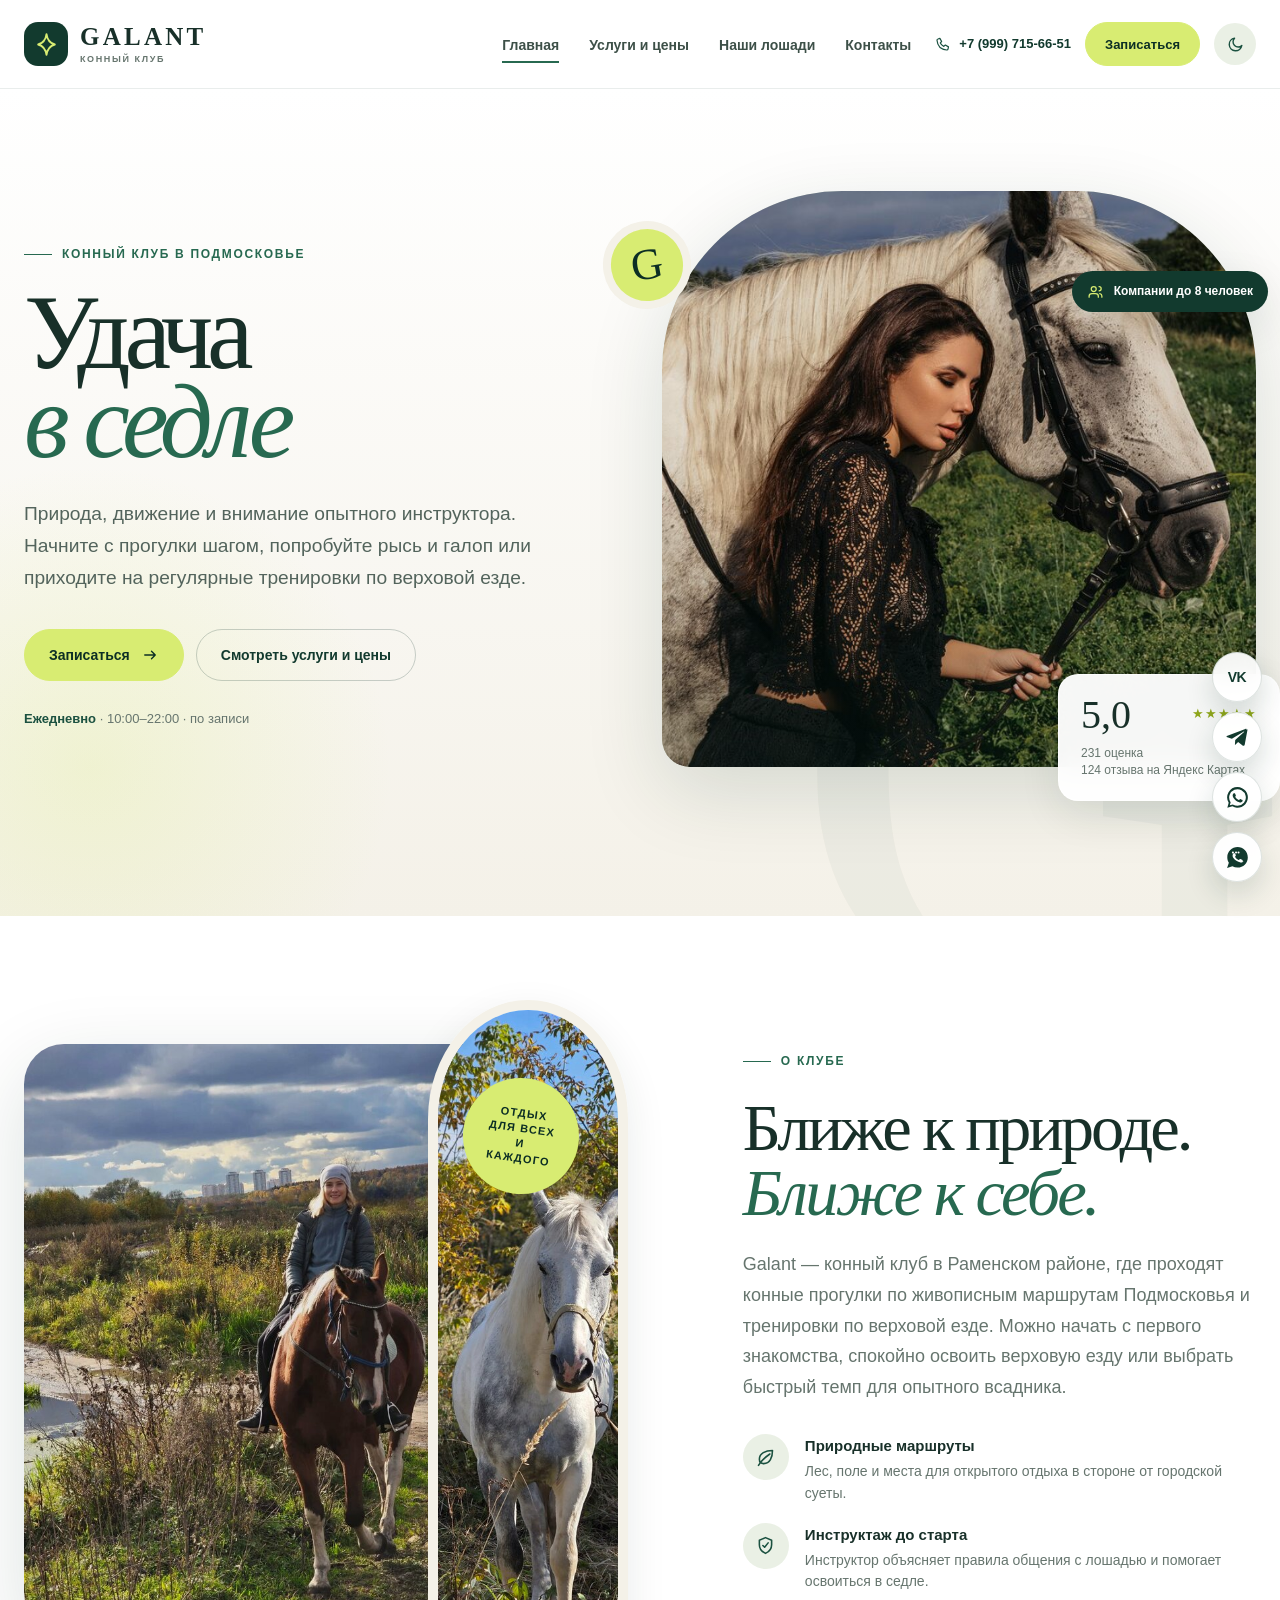
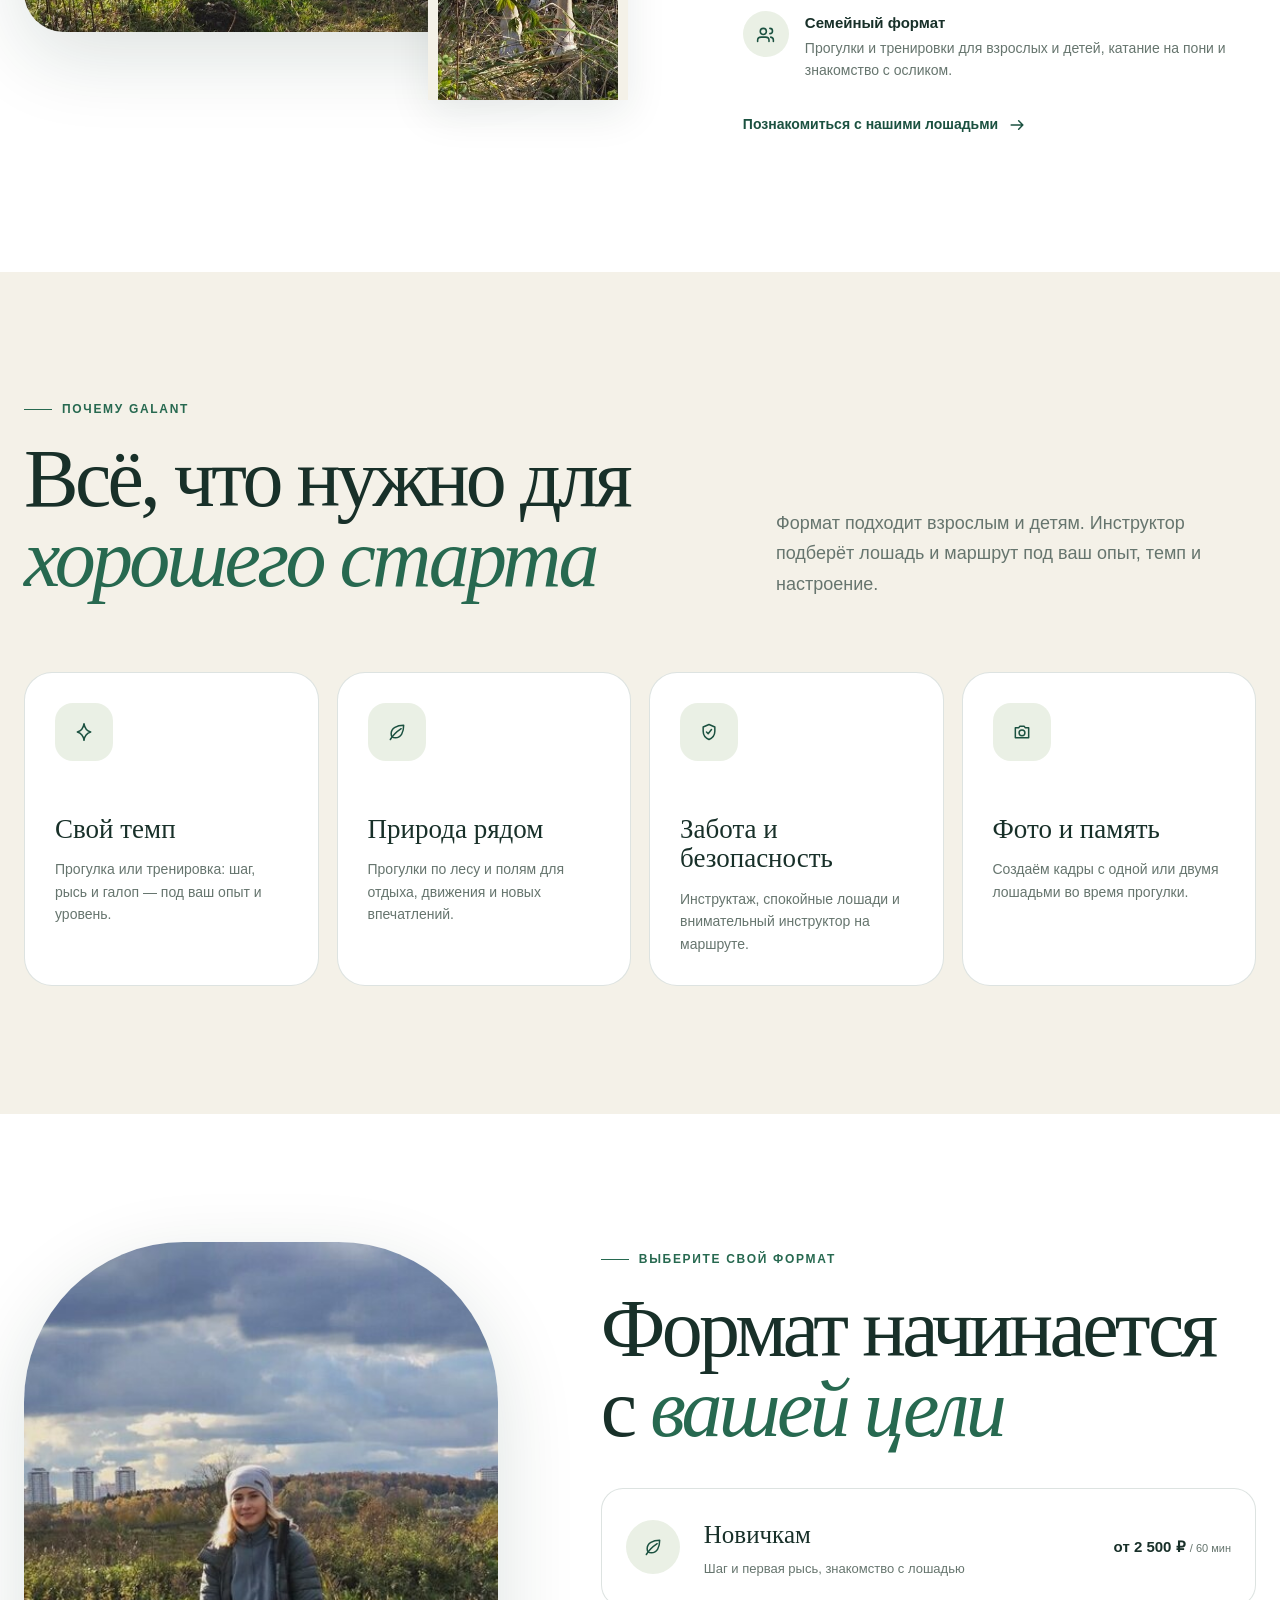
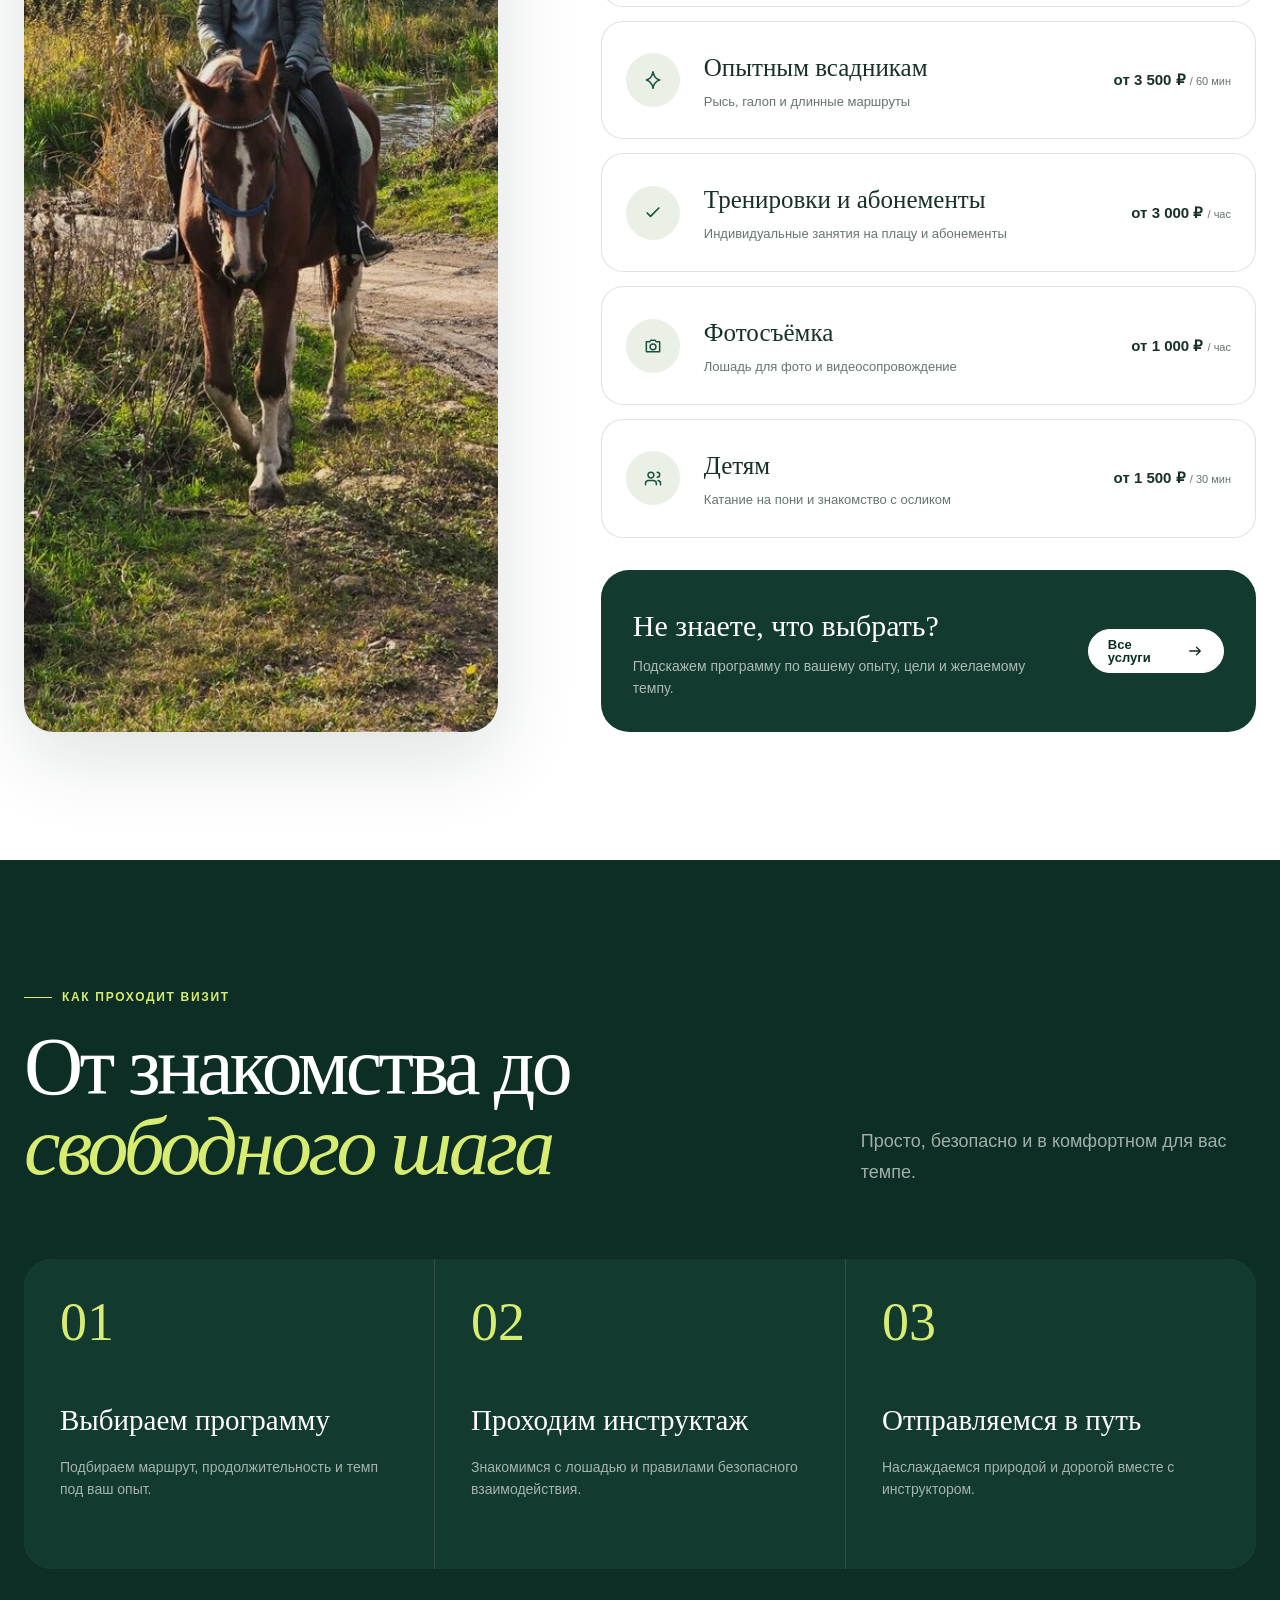
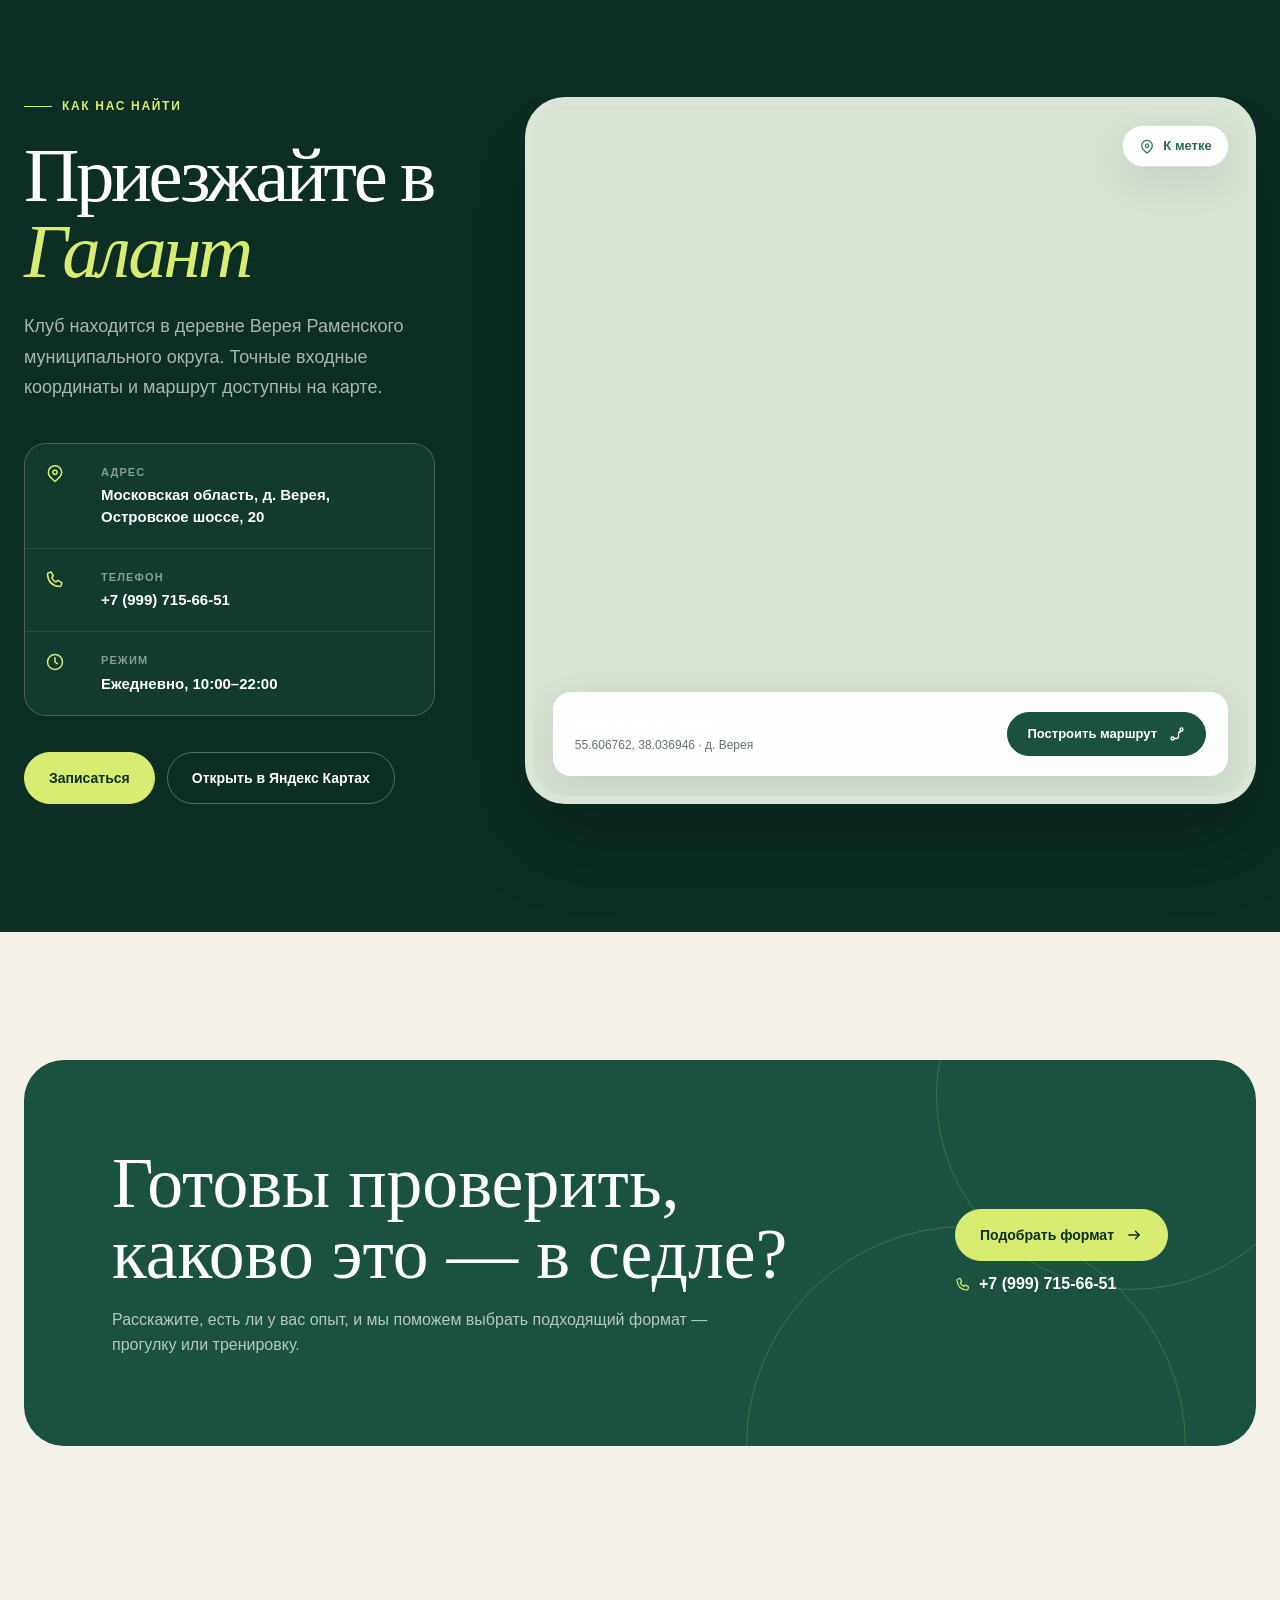
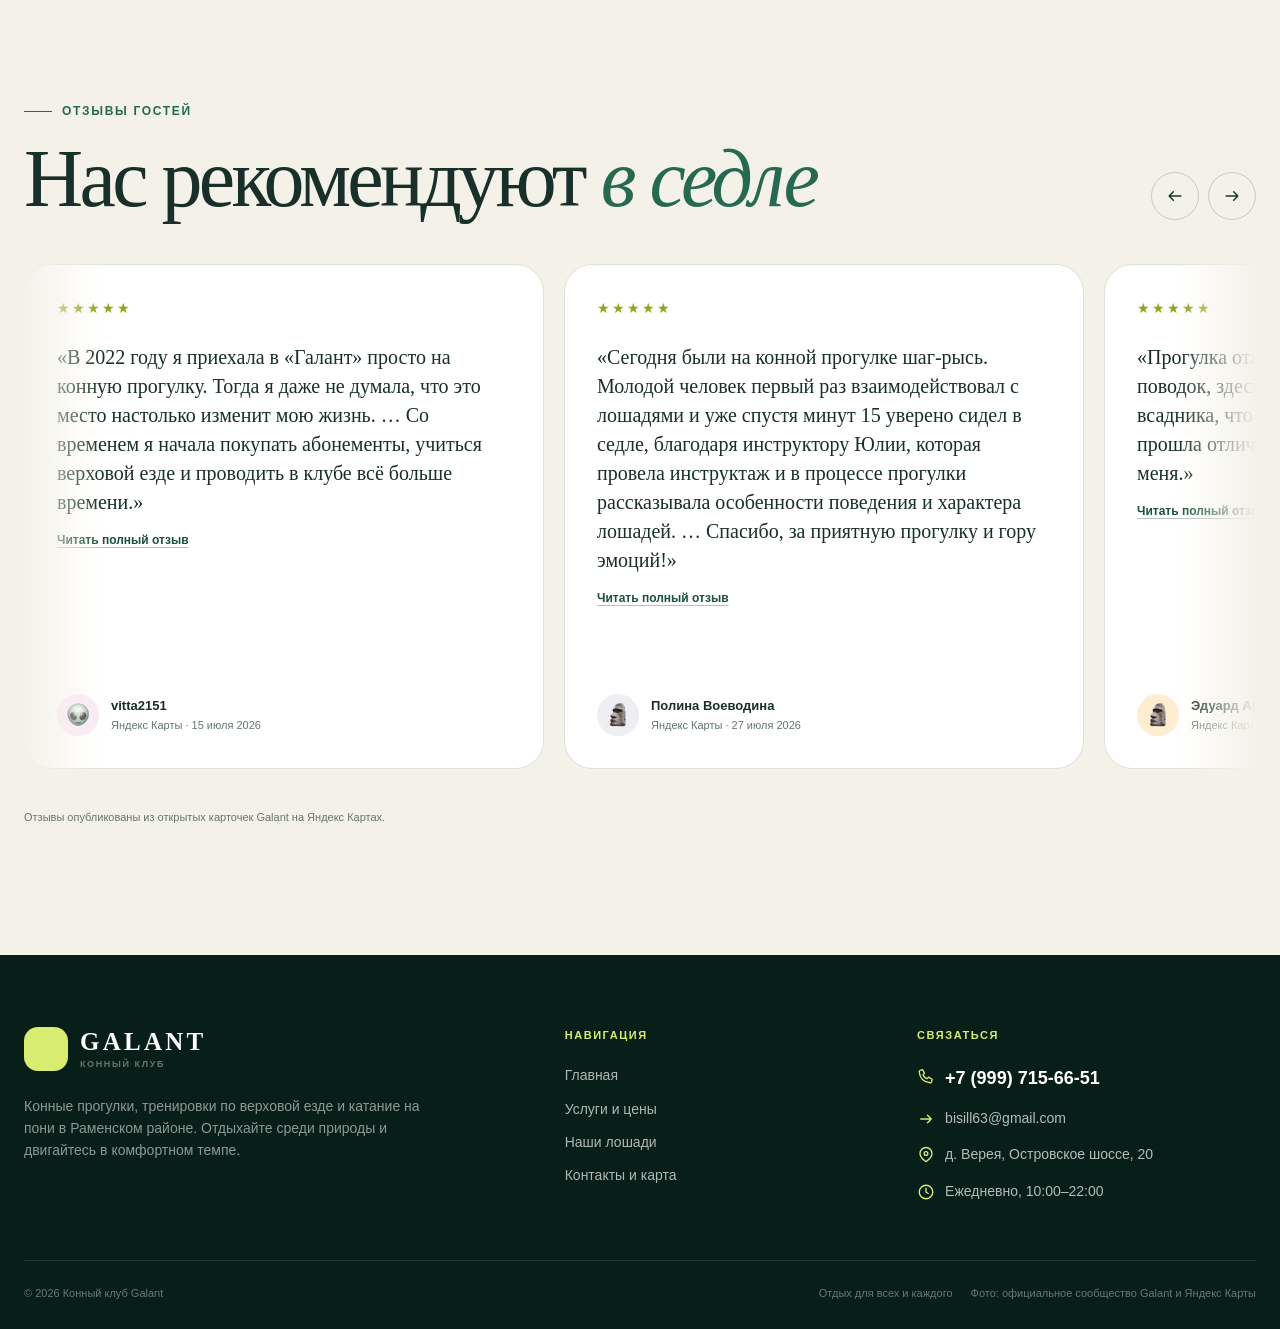
==== index.html @ ed4a21c7 "Add files via upload" ====
<!doctype html>
<html lang="ru">
<head>
  <meta charset="utf-8">
  <meta name="viewport" content="width=device-width, initial-scale=1">
  <meta name="theme-color" content="#173f32">
  <meta name="color-scheme" content="light dark">
  <script>
    (function () {
      try {
        var t = localStorage.getItem('galant-theme');
        document.documentElement.dataset.theme = t || (window.matchMedia('(prefers-color-scheme: dark)').matches ? 'dark' : 'light');
      } catch (e) {
        document.documentElement.dataset.theme = 'light';
      }
    })();
  </script>
  <meta name="description" content="Конный клуб Galant в Раменском районе: прогулки на природных маршрутах, занятия для новичков и опытных всадников, фотосессии и знакомство с животными.">
  <title>Конный клуб Galant — удача в седле</title>
  <link rel="icon" href="assets/favicon.svg" type="image/svg+xml">
  <link rel="preload" href="assets/images/galant-02.jpg" as="image" fetchpriority="high">
  <link rel="stylesheet" href="assets/styles.css?v=20261008h">
  <script src="assets/script.js?v=20261008h" defer></script>
</head>
<body>
<svg class="icon-sprite" xmlns="http://www.w3.org/2000/svg" style="display:none" aria-hidden="true" focusable="false">
  <symbol id="icon-vk" viewBox="0 0 24 24"><path fill="currentColor" d="M12.82 17.35h-2.18c-.12 0-.23-.04-.34-.12-.12-.08-.18-.2-.25-.34-.16-.31-.7-1.34-1.59-3.09-1.32-1.76-2.77-3.36-2.8-3.4-.03-.04-.03-.09 0-.13.03-.04.12-.06.25-.06h2.47c.13 0 .24.03.33.1.08.07.13.17.18.29l2.9 3.46 2.42-3.44a.58.58 0 0 1 .4-.21h2.46c.16 0 .26.03.3.09.05.07.05.18 0 .3-.05.12-.4.55-1.03 1.29L16.5 15.1s3.87 3.87 3.87 4.05c0 .1-.04.17-.11.22-.08.04-.2.07-.36.07h-2.2c-.16 0-.29-.03-.4-.08a4.45 4.45 0 0 1-.48-.36Z"/></symbol>
  <symbol id="icon-telegram" viewBox="0 0 24 24"><path fill="currentColor" d="M21.7 4.1 18.9 19c-.2 1-.8 1.3-1.7.8l-4.6-3.4-2.2 2.1c-.3.3-.5.5-.9.5l.3-4.7 8.5-7.7c.4-.3-.1-.5-.6-.2L6.6 13.2l-4.4-1.4c-1-.3-1-1 .2-1.4l17.1-6.6c.8-.3 1.5.2 1.2 1.1Z"/></symbol>
  <symbol id="icon-whatsapp" viewBox="0 0 24 24"><path fill="currentColor" d="M12.04 2a9.9 9.9 0 0 0-8.5 15l-1.3 4.8 4.9-1.3A9.9 9.9 0 1 0 12.04 2Zm0 18a8 8 0 0 1-4.1-1.1l-.3-.2-3 .8.8-2.9-.2-.3A8 8 0 1 1 12.04 20Zm4.4-5.8c-.2-.1-1.4-.7-1.6-.8-.2-.1-.4-.1-.5.1l-.7.9c-.1.2-.3.2-.5.1a6.6 6.6 0 0 1-3.3-2.9c-.2-.4.2-.4.6-1.2.1-.1 0-.3 0-.4l-.7-1.7c-.2-.4-.4-.4-.5-.4h-.5c-.2 0-.4.1-.6.3-.2.2-.8.8-.8 1.9 0 1.1.8 2.2.9 2.4.1.1 1.6 2.6 4 3.6 2.4 1 2.4.7 2.9.6.4-.1 1.4-.6 1.6-1.1.2-.6.2-1 .1-1.1-.1-.1-.2-.2-.4-.3Z"/></symbol>
  <symbol id="icon-viber" viewBox="0 0 24 24"><path fill="currentColor" d="M12.1 2C6.6 2 2.2 6.3 2.2 11.7c0 1.9.5 3.7 1.5 5.3L2 22l5.1-1.7a9.8 9.8 0 0 0 4.9 1.3h.1c5.4 0 9.8-4.3 9.8-9.7S17.5 2 12.1 2Zm5.6 13.5c-.2.6-1.3 1.2-1.8 1.2-.5.1-1 .1-1.6-.1-.4-.1-.9-.3-1.5-.5-2.7-.9-4.4-3.2-4.5-3.4-.1-.1-1-1.3-1-2.5 0-1.2.6-1.8.8-2.1.2-.2.5-.3.6-.3h.5c.2 0 .4 0 .5.4l.7 1.7c.1.2 0 .4-.1.5l-.4.5c-.1.1-.3.3-.1.6.1.3.6 1.1 1.3 1.7.9.8 1.6 1 1.9 1.2.2.1.4.1.5-.1l.7-.8c.2-.2.3-.2.6-.1l1.6.8c.2.1.4.2.5.3.1.2.1.6-.1 1.1Z"/><circle cx="7.6" cy="7.2" r="1" fill="#fff"/><circle cx="10.6" cy="7.2" r="1" fill="#fff"/><circle cx="13" cy="7.2" r="1" fill="#fff"/></symbol>
  <symbol id="icon-phone" viewBox="0 0 24 24"><path d="M7.3 3.5 10 8.2 8 10.5c1.1 2.3 2.9 4 5.2 5.1l2.3-2 4.7 2.7-.7 3.3c-.2.9-1 1.5-1.9 1.4C9 20.3 3.7 15 3 6.4c-.1-.9.5-1.7 1.4-1.9l2.9-1Z" fill="none" stroke="currentColor" stroke-width="1.8" stroke-linecap="round" stroke-linejoin="round"/></symbol>
  <symbol id="icon-pin" viewBox="0 0 24 24"><path d="M20 10c0 5-8 11-8 11S4 15 4 10a8 8 0 1 1 16 0Z" fill="none" stroke="currentColor" stroke-width="1.8" stroke-linejoin="round"/><circle cx="12" cy="10" r="2.5" fill="none" stroke="currentColor" stroke-width="1.8"/></symbol>
  <symbol id="icon-clock" viewBox="0 0 24 24"><circle cx="12" cy="12" r="9" fill="none" stroke="currentColor" stroke-width="1.8"/><path d="M12 7v5l3 2" fill="none" stroke="currentColor" stroke-width="1.8" stroke-linecap="round"/></symbol>
  <symbol id="icon-arrow" viewBox="0 0 24 24"><path d="M5 12h14M14 7l5 5-5 5" fill="none" stroke="currentColor" stroke-width="1.8" stroke-linecap="round" stroke-linejoin="round"/></symbol>
  <symbol id="icon-arrow-left" viewBox="0 0 24 24"><path d="M19 12H5M10 7l-5 5 5 5" fill="none" stroke="currentColor" stroke-width="1.8" stroke-linecap="round" stroke-linejoin="round"/></symbol>
  <symbol id="icon-chevron-right" viewBox="0 0 24 24"><path d="m9 5 7 7-7 7" fill="none" stroke="currentColor" stroke-width="1.8" stroke-linecap="round" stroke-linejoin="round"/></symbol>
  <symbol id="icon-menu" viewBox="0 0 24 24"><path d="M4 7h16M4 12h16M4 17h16" fill="none" stroke="currentColor" stroke-width="1.8" stroke-linecap="round"/></symbol>
  <symbol id="icon-close" viewBox="0 0 24 24"><path d="m6 6 12 12M18 6 6 18" fill="none" stroke="currentColor" stroke-width="1.8" stroke-linecap="round"/></symbol>
  <symbol id="icon-check" viewBox="0 0 24 24"><path d="m5 12 4 4L19 6" fill="none" stroke="currentColor" stroke-width="2" stroke-linecap="round" stroke-linejoin="round"/></symbol>
  <symbol id="icon-leaf" viewBox="0 0 24 24"><path d="M20 4C12 4 5 7 5 14c0 3 2 5 5 5 7 0 10-7 10-15Z" fill="none" stroke="currentColor" stroke-width="1.8" stroke-linejoin="round"/><path d="M4 21c3-5 7-9 13-13" fill="none" stroke="currentColor" stroke-width="1.8" stroke-linecap="round"/></symbol>
  <symbol id="icon-shield" viewBox="0 0 24 24"><path d="M12 3 5 6v5c0 4.6 2.8 8 7 10 4.2-2 7-5.4 7-10V6l-7-3Z" fill="none" stroke="currentColor" stroke-width="1.8" stroke-linejoin="round"/><path d="m9 12 2 2 4-5" fill="none" stroke="currentColor" stroke-width="1.8" stroke-linecap="round" stroke-linejoin="round"/></symbol>
  <symbol id="icon-users" viewBox="0 0 24 24"><path d="M16 20v-1.5c0-2-1.8-3.5-4-3.5H7c-2.2 0-4 1.5-4 3.5V20M9.5 12a3.5 3.5 0 1 0 0-7 3.5 3.5 0 0 0 0 7ZM17 11a3 3 0 1 0 0-6M18 15c1.8.3 3 1.6 3 3.2V20" fill="none" stroke="currentColor" stroke-width="1.8" stroke-linecap="round"/></symbol>
  <symbol id="icon-camera" viewBox="0 0 24 24"><path d="M4 7h4l1.5-2h5L16 7h4v12H4V7Z" fill="none" stroke="currentColor" stroke-width="1.8" stroke-linejoin="round"/><circle cx="12" cy="13" r="3.5" fill="none" stroke="currentColor" stroke-width="1.8"/></symbol>
  <symbol id="icon-spark" viewBox="0 0 24 24"><path d="M12 2c.7 5.2 2.8 8.5 8 10-5.2 1.5-7.3 4.8-8 10-.7-5.2-2.8-8.5-8-10 5.2-1.5 7.3-4.8 8-10Z" fill="none" stroke="currentColor" stroke-width="1.8" stroke-linejoin="round"/></symbol>
  <symbol id="icon-route" viewBox="0 0 24 24"><circle cx="6" cy="18" r="2" fill="none" stroke="currentColor" stroke-width="1.8"/><circle cx="18" cy="6" r="2" fill="none" stroke="currentColor" stroke-width="1.8"/><path d="M8 18h3a3 3 0 0 0 3-3v-3a3 3 0 0 1 3-3h-1" fill="none" stroke="currentColor" stroke-width="1.8" stroke-linecap="round"/></symbol>
  <symbol id="icon-sun" viewBox="0 0 24 24"><circle cx="12" cy="12" r="4.2" fill="none" stroke="currentColor" stroke-width="1.8"/><path d="M12 2.5v2.6M12 18.9v2.6M2.5 12h2.6M18.9 12h2.6M4.9 4.9l1.8 1.8M17.3 17.3l1.8 1.8M19.1 4.9l-1.8 1.8M6.7 17.3l-1.8 1.8" fill="none" stroke="currentColor" stroke-width="1.8" stroke-linecap="round"/></symbol>
  <symbol id="icon-moon" viewBox="0 0 24 24"><path d="M20 13.2A8 8 0 1 1 10.8 4 6.5 6.5 0 0 0 20 13.2Z" fill="none" stroke="currentColor" stroke-width="1.8" stroke-linejoin="round"/></symbol>
</svg>
  <a class="sr-only" href="#main">Перейти к основному содержанию</a>
  <header class="site-header">
    <div class="container header-inner">
      <a class="logo" href="index.html" aria-label="Galant — главная">
        <span class="logo-mark"><svg class="icon" aria-hidden="true"><use href="#icon-spark"></use></svg></span>
        <span class="logo-copy"><span class="logo-name">GALANT</span><span class="logo-subtitle">конный клуб</span></span>
      </a>
      <nav class="site-nav" aria-label="Основная навигация">
        <a class="nav-link" href="index.html" aria-current="page">Главная</a>
        <a class="nav-link" href="services.html">Услуги и цены</a>
        <a class="nav-link" href="horses.html">Наши лошади</a>
        <a class="nav-link" href="#location">Контакты</a>
      </nav>
      <div class="header-actions">
        <a class="header-phone top-phone" href="tel:+79997156651"><svg class="icon" aria-hidden="true"><use href="#icon-phone"></use></svg><span>+7 (999) 715-66-51</span></a>
        <button class="button button-accent button-small header-cta" type="button" data-booking="Прогулка или тренировка">Записаться</button>
        <button class="theme-toggle" type="button" data-theme-toggle aria-label="Включить тёмную тему" aria-pressed="false">
          <svg class="icon icon-sun" aria-hidden="true"><use href="#icon-sun"></use></svg>
          <svg class="icon icon-moon" aria-hidden="true"><use href="#icon-moon"></use></svg>
        </button>
        <button class="menu-toggle" type="button" data-menu-toggle aria-expanded="false" aria-controls="mobile-menu" aria-label="Открыть меню">
          <svg class="icon icon-menu" aria-hidden="true"><use href="#icon-menu"></use></svg>
          <svg class="icon icon-close" aria-hidden="true"><use href="#icon-close"></use></svg>
        </button>
      </div>
    </div>
  </header>

  <nav class="mobile-menu" id="mobile-menu" data-mobile-menu aria-label="Мобильная навигация" aria-hidden="true">
    <a href="index.html">Главная</a>
    <a href="services.html">Услуги и цены</a>
    <a href="horses.html">Наши лошади</a>
    <a href="index.html#location">Контакты</a>
    <button class="button button-accent" type="button" data-booking="Прогулка или тренировка">Записаться</button>
    <div class="mobile-contacts">
      <a class="top-phone" href="tel:+79997156651"><svg class="icon" aria-hidden="true"><use href="#icon-phone"></use></svg><span>+7 (999) 715-66-51</span></a>
    </div>
  </nav>

  <main id="main">
    <section class="hero home-hero">
      <div class="container hero-grid">
        <div class="hero-copy reveal">
          <span class="eyebrow">Конный клуб в Подмосковье</span>
          <h1 class="hero-title">Удача <span>в седле</span></h1>
          <p class="hero-lead">Природа, движение и внимание опытного инструктора. Начните с прогулки шагом, попробуйте рысь и галоп или приходите на регулярные тренировки по верховой езде.</p>
          <div class="hero-actions">
            <button class="button button-accent" type="button" data-booking="Прогулка или тренировка">Записаться<svg class="icon" aria-hidden="true"><use href="#icon-arrow"></use></svg></button>
            <a class="button button-outline" href="services.html">Смотреть услуги и цены</a>
          </div>
          <div class="hero-note"><span><strong>Ежедневно</strong> · 10:00–22:00 · по записи</span></div>
        </div>
        <div class="hero-media">
          <div class="hero-image-frame">
            <img class="hero-image" src="assets/images/galant-02.jpg" alt="Лошадь в конном клубе Galant" width="684" height="1024" fetchpriority="high">
          </div>
          <span class="hero-monogram" aria-hidden="true">G</span>
          <div class="hero-badge"><svg class="icon" aria-hidden="true"><use href="#icon-users"></use></svg><span>Компании до 8 человек</span></div>
          <a class="rating-card" href="https://yandex.ru/maps/org/galant/134429922345/reviews/" target="_blank" rel="noopener noreferrer" aria-label="Отзывы о Galant на Яндекс Картах">
            <div class="rating-top"><span class="rating-score">5,0</span><span class="rating-stars">★★★★★</span></div>
            <p>231 оценка<br>124 отзыва на Яндекс Картах</p>
          </a>
        </div>
      </div>
    </section>

    <section class="section" id="about">
      <div class="container about-grid">
        <div class="about-media reveal">
          <img class="about-image-main" src="assets/images/galant-05.jpg" alt="Лошадь конного клуба Galant" width="768" height="1024" loading="lazy">
          <img class="about-image-small" src="assets/images/galant-06.jpg" alt="Лошади на отдыхе в конном клубе" width="768" height="1024" loading="lazy">
          <span class="about-stamp">Отдых для всех и каждого</span>
        </div>
        <div class="about-copy reveal">
          <span class="kicker">О клубе</span>
          <h2 class="section-title">Ближе к природе. <em>Ближе к себе.</em></h2>
          <p class="section-copy">Galant — конный клуб в Раменском районе, где проходят конные прогулки по живописным маршрутам Подмосковья и тренировки по верховой езде. Можно начать с первого знакомства, спокойно освоить верховую езду или выбрать быстрый темп для опытного всадника.</p>
          <div class="about-points">
            <div class="about-point">
              <span class="point-icon"><svg class="icon" aria-hidden="true"><use href="#icon-leaf"></use></svg></span>
              <div><strong>Природные маршруты</strong><p>Лес, поле и места для открытого отдыха в стороне от городской суеты.</p></div>
            </div>
            <div class="about-point">
              <span class="point-icon"><svg class="icon" aria-hidden="true"><use href="#icon-shield"></use></svg></span>
              <div><strong>Инструктаж до старта</strong><p>Инструктор объясняет правила общения с лошадью и помогает освоиться в седле.</p></div>
            </div>
            <div class="about-point">
              <span class="point-icon"><svg class="icon" aria-hidden="true"><use href="#icon-users"></use></svg></span>
              <div><strong>Семейный формат</strong><p>Прогулки и тренировки для взрослых и детей, катание на пони и знакомство с осликом.</p></div>
            </div>
          </div>
          <a class="text-link" href="horses.html">Познакомиться с нашими лошадьми<svg class="icon" aria-hidden="true"><use href="#icon-arrow"></use></svg></a>
        </div>
      </div>
    </section>

    <section class="section section-cream">
      <div class="container">
        <div class="section-header reveal">
          <div class="section-header-copy">
            <span class="kicker">Почему Galant</span>
            <h2 class="section-title">Всё, что нужно для <em>хорошего старта</em></h2>
          </div>
          <p class="section-copy">Формат подходит взрослым и детям. Инструктор подберёт лошадь и маршрут под ваш опыт, темп и настроение.</p>
        </div>
        <div class="feature-grid">
          <article class="feature-card reveal">
            <div class="feature-head"><span class="feature-icon"><svg class="icon" aria-hidden="true"><use href="#icon-spark"></use></svg></span></div>
            <h3>Свой темп</h3>
            <p>Прогулка или тренировка: шаг, рысь и галоп — под ваш опыт и уровень.</p>
          </article>
          <article class="feature-card reveal">
            <div class="feature-head"><span class="feature-icon"><svg class="icon" aria-hidden="true"><use href="#icon-leaf"></use></svg></span></div>
            <h3>Природа рядом</h3>
            <p>Прогулки по лесу и полям для отдыха, движения и новых впечатлений.</p>
          </article>
          <article class="feature-card reveal">
            <div class="feature-head"><span class="feature-icon"><svg class="icon" aria-hidden="true"><use href="#icon-shield"></use></svg></span></div>
            <h3>Забота и безопасность</h3>
            <p>Инструктаж, спокойные лошади и внимательный инструктор на маршруте.</p>
          </article>
          <article class="feature-card reveal">
            <div class="feature-head"><span class="feature-icon"><svg class="icon" aria-hidden="true"><use href="#icon-camera"></use></svg></span></div>
            <h3>Фото и память</h3>
            <p>Создаём кадры с одной или двумя лошадьми во время прогулки.</p>
          </article>
        </div>
      </div>
    </section>

    <section class="section">
      <div class="container service-showcase">
        <div class="service-showcase-image reveal">
          <img src="assets/images/galant-04.jpg" alt="Верховая езда в конном клубе Galant" width="768" height="1024" loading="lazy">
        </div>
        <div class="reveal">
          <span class="kicker">Выберите свой формат</span>
          <h2 class="section-title" style="margin-top:20px;margin-bottom:38px">Формат начинается с <em>вашей цели</em></h2>
          <div class="service-list">
            <a class="service-row" href="services.html#beginner">
              <span class="service-row-icon"><svg class="icon" aria-hidden="true"><use href="#icon-leaf"></use></svg></span>
              <div><h3>Новичкам</h3><p>Шаг и первая рысь, знакомство с лошадью</p></div>
              <span class="service-price">от 2 500 ₽ <small>/ 60 мин</small></span>
            </a>
            <a class="service-row" href="services.html#experienced">
              <span class="service-row-icon"><svg class="icon" aria-hidden="true"><use href="#icon-spark"></use></svg></span>
              <div><h3>Опытным всадникам</h3><p>Рысь, галоп и длинные маршруты</p></div>
              <span class="service-price">от 3 500 ₽ <small>/ 60 мин</small></span>
            </a>
            <a class="service-row" href="services.html#trainings">
              <span class="service-row-icon"><svg class="icon" aria-hidden="true"><use href="#icon-check"></use></svg></span>
              <div><h3>Тренировки и абонементы</h3><p>Индивидуальные занятия на плацу и абонементы</p></div>
              <span class="service-price">от 3 000 ₽ <small>/ час</small></span>
            </a>
            <a class="service-row" href="services.html#extras">
              <span class="service-row-icon"><svg class="icon" aria-hidden="true"><use href="#icon-camera"></use></svg></span>
              <div><h3>Фотосъёмка</h3><p>Лошадь для фото и видеосопровождение</p></div>
              <span class="service-price">от 1 000 ₽ <small>/ час</small></span>
            </a>
            <a class="service-row" href="services.html#extras">
              <span class="service-row-icon"><svg class="icon" aria-hidden="true"><use href="#icon-users"></use></svg></span>
              <div><h3>Детям</h3><p>Катание на пони и знакомство с осликом</p></div>
              <span class="service-price">от 1 500 ₽ <small>/ 30 мин</small></span>
            </a>
          </div>
          <div class="services-cta">
            <div><h3>Не знаете, что выбрать?</h3><p>Подскажем программу по вашему опыту, цели и желаемому темпу.</p></div>
            <a class="button button-light button-small" href="services.html">Все услуги<svg class="icon" aria-hidden="true"><use href="#icon-arrow"></use></svg></a>
          </div>
        </div>
      </div>
    </section>

    <section class="section section-dark">
      <div class="container">
        <div class="section-header reveal">
          <div class="section-header-copy">
            <span class="kicker" style="color:var(--lime)">Как проходит визит</span>
            <h2 class="section-title">От знакомства до <em style="color:var(--lime)">свободного шага</em></h2>
          </div>
          <p class="section-copy" style="color:rgba(255,255,255,.62)">Просто, безопасно и в комфортном для вас темпе.</p>
        </div>
        <div class="steps-grid">
          <article class="step-card reveal"><span class="step-number">01</span><h3>Выбираем программу</h3><p>Подбираем маршрут, продолжительность и темп под ваш опыт.</p></article>
          <article class="step-card reveal"><span class="step-number">02</span><h3>Проходим инструктаж</h3><p>Знакомимся с лошадью и правилами безопасного взаимодействия.</p></article>
          <article class="step-card reveal"><span class="step-number">03</span><h3>Отправляемся в путь</h3><p>Наслаждаемся природой и дорогой вместе с инструктором.</p></article>
        </div>
      </div>
    </section>

    <section class="section location-section section-dark" id="location" style="padding-top:0">
      <div class="container location-grid">
        <div class="location-copy reveal">
          <span class="kicker" style="color:var(--lime)">Как нас найти</span>
          <h2 class="section-title" style="margin-top:22px">Приезжайте в <em style="color:var(--lime)">Галант</em></h2>
          <p class="section-copy">Клуб находится в деревне Верея Раменского муниципального округа. Точные входные координаты и маршрут доступны на карте.</p>
          <div class="contact-list">
            <div class="contact-item"><svg class="icon" aria-hidden="true"><use href="#icon-pin"></use></svg><div><span>Адрес</span><strong>Московская область, д. Верея, Островское шоссе, 20</strong></div></div>
            <div class="contact-item"><svg class="icon" aria-hidden="true"><use href="#icon-phone"></use></svg><div><span>Телефон</span><a href="tel:+79997156651">+7 (999) 715-66-51</a></div></div>
            <div class="contact-item"><svg class="icon" aria-hidden="true"><use href="#icon-clock"></use></svg><div><span>Режим</span><strong>Ежедневно, 10:00–22:00</strong></div></div>
          </div>
          <div class="hero-actions">
            <button class="button button-accent" type="button" data-booking="Прогулка или тренировка">Записаться</button>
            <a class="button button-outline" style="color:var(--white);border-color:rgba(255,255,255,.3)" href="https://yandex.ru/maps/org/galant/134429922345/" target="_blank" rel="noopener noreferrer">Открыть в Яндекс Картах</a>
          </div>
        </div>
        <div class="map-shell reveal">
          <iframe id="map-frame" title="Карта расположения конного клуба Galant" src="https://www.openstreetmap.org/export/embed.html?bbox=38.026946%2C55.596762%2C38.046946%2C55.616762&amp;layer=mapnik&amp;marker=55.606762%2C38.036946" loading="lazy" referrerpolicy="no-referrer-when-downgrade"></iframe>
          <button class="map-recenter" type="button" data-map-recenter aria-label="Вернуться к метке клуба на карте"><svg class="icon" aria-hidden="true"><use href="#icon-pin"></use></svg><span>К метке</span></button>
          <div class="map-card"><div><strong>Конный клуб Galant</strong><span>55.606762, 38.036946 · д. Верея</span></div><a class="button button-small" href="https://yandex.ru/maps/org/galant/134429922345/" target="_blank" rel="noopener noreferrer">Построить маршрут<svg class="icon" aria-hidden="true"><use href="#icon-route"></use></svg></a></div>
        </div>
      </div>
    </section>

    <section class="section section-cream">
      <div class="container">
        <div class="cta-band reveal">
          <div class="cta-band-inner">
            <div><h2>Готовы проверить, каково это — в седле?</h2><p>Расскажите, есть ли у вас опыт, и мы поможем выбрать подходящий формат — прогулку или тренировку.</p></div>
            <div class="cta-actions">
              <button class="button button-accent" type="button" data-booking="Прогулка или тренировка">Подобрать формат<svg class="icon" aria-hidden="true"><use href="#icon-arrow"></use></svg></button>
              <a class="top-phone" href="tel:+79997156651" style="color:var(--white)"><svg class="icon" aria-hidden="true"><use href="#icon-phone"></use></svg><span>+7 (999) 715-66-51</span></a>
            </div>
          </div>
        </div>
      </div>
    </section>

    <section class="reviews-section" aria-labelledby="reviews-title">
      <div class="container">
        <div class="reviews-head reveal">
          <div class="reviews-head-copy">
            <span class="kicker">Отзывы гостей</span>
            <h2 class="section-title" id="reviews-title">Нас рекомендуют <em>в седле</em></h2>
          </div>
          <div class="review-nav" aria-label="Управление отзывами">
            <button type="button" data-review-prev aria-label="Предыдущий отзыв"><svg class="icon" aria-hidden="true"><use href="#icon-arrow-left"></use></svg></button>
            <button type="button" data-review-next aria-label="Следующий отзыв"><svg class="icon" aria-hidden="true"><use href="#icon-arrow"></use></svg></button>
          </div>
        </div>
        <div class="reviews-scroll">
        <div class="reviews-track" data-reviews-track tabindex="0" aria-label="Лента отзывов">
          <article class="review-card">
            <div class="review-stars" aria-label="5 из 5">★★★★★</div>
            <blockquote>«В 2022 году я приехала в «Галант» просто на конную прогулку. Тогда я даже не думала, что это место настолько изменит мою жизнь. … Со временем я начала покупать абонементы, учиться верховой езде и проводить в клубе всё больше времени.»</blockquote>
            <a class="review-link" href="https://yandex.ru/maps/org/134429922345/reviews?reviews%5BpublicId%5D=mhczr6ntgj1t6780ut2g0y42tc&amp;utm_source=review" target="_blank" rel="noopener noreferrer" aria-label="Читать отзыв vitta2151 на Яндекс Картах">Читать полный отзыв</a>
            <div class="review-author"><img class="review-avatar" src="assets/images/reviews/review-vitta.jpg" alt="" width="68" height="68" loading="lazy"><div><strong>vitta2151</strong><span>Яндекс Карты · 15 июля 2026</span></div></div>
          </article>
          <article class="review-card">
            <div class="review-stars" aria-label="5 из 5">★★★★★</div>
            <blockquote>«Сегодня были на конной прогулке шаг-рысь. Молодой человек первый раз взаимодействовал с лошадями и уже спустя минут 15 уверено сидел в седле, благодаря инструктору Юлии, которая провела инструктаж и в процессе прогулки рассказывала особенности поведения и характера лошадей. … Спасибо, за приятную прогулку и гору эмоций!»</blockquote>
            <a class="review-link" href="https://yandex.ru/maps/org/134429922345/reviews?reviews%5BpublicId%5D=d4wcp6zaqbhe2xwptz23grn26g&amp;utm_source=review" target="_blank" rel="noopener noreferrer" aria-label="Читать отзыв Полины Воеводиной на Яндекс Картах">Читать полный отзыв</a>
            <div class="review-author"><img class="review-avatar" src="assets/images/reviews/review-polina.jpg" alt="" width="68" height="68" loading="lazy"><div><strong>Полина Воеводина</strong><span>Яндекс Карты · 27 июля 2026</span></div></div>
          </article>
          <article class="review-card">
            <div class="review-stars" aria-label="5 из 5">★★★★★</div>
            <blockquote>«Прогулка отличается от классических походов за поводок, здесь мне дали попробовать себя как всадника, что очень меня впечатлило… Фотоссессия прошла отлично, правда конь позировал лучше меня.»</blockquote>
            <a class="review-link" href="https://yandex.ru/maps/org/134429922345/reviews?reviews%5BpublicId%5D=9nx4wttvxn1579quwa3v929aeg&amp;utm_source=review" target="_blank" rel="noopener noreferrer" aria-label="Читать отзыв Эдуарда Аристархова на Яндекс Картах">Читать полный отзыв</a>
            <div class="review-author"><img class="review-avatar" src="assets/images/reviews/review-eduard.jpg" alt="" width="68" height="68" loading="lazy"><div><strong>Эдуард Аристархов</strong><span>Яндекс Картах · 19 августа 2026</span></div></div>
          </article>
          <article class="review-card">
            <div class="review-stars" aria-label="5 из 5">★★★★★</div>
            <blockquote>«Пришла в клуб совсем без опыта — и не пожалела. Тренеры не торопят, объясняют каждую мелочь: как подойти к лошади, как сесть, как правильно держать руки и корпус. … Чувствую, что прогресс есть, и главное — нет страха.»</blockquote>
            <a class="review-link" href="https://yandex.ru/maps/org/134429922345/reviews?reviews%5BpublicId%5D=pd0rkm1u944dzprjaep232f0jw&amp;utm_source=review" target="_blank" rel="noopener noreferrer" aria-label="Читать отзыв Алены на Яндекс Картах">Читать полный отзыв</a>
            <div class="review-author"><img class="review-avatar" src="assets/images/reviews/review-alena.jpg" alt="" width="68" height="68" loading="lazy"><div><strong>Алена</strong><span>Яндекс Карты · 10 августа 2026</span></div></div>
          </article>
          <article class="review-card">
            <div class="review-stars" aria-label="5 из 5">★★★★★</div>
            <blockquote>«Была на конной прогулке, все очень понравилось. Место красивое, рядом река, тихо и спокойно. Лошади ухоженные, добрые, сразу видно, что за ними хорошо следят и ухаживают. … Инструкторам отдельное спасибо, всё объяснят и покажут, даже если ты новичок и боишься.»</blockquote>
            <a class="review-link" href="https://yandex.ru/maps/org/134429922345/reviews?reviews%5BpublicId%5D=3txfx3amdc9y43dx3mbyjd0cy4&amp;utm_source=review" target="_blank" rel="noopener noreferrer" aria-label="Читать отзыв Сейгель Арины на Яндекс Картах">Читать полный отзыв</a>
            <div class="review-author"><img class="review-avatar" src="assets/images/reviews/review-arina.jpg" alt="" width="68" height="68" loading="lazy"><div><strong>Сейгель Арина</strong><span>Яндекс Карты · 10 августа 2026</span></div></div>
          </article>
          <article class="review-card">
            <div class="review-stars" aria-label="5 из 5">★★★★★</div>
            <blockquote>«Вообще мы с семьей были на разных конюшнях и фермах, но тут, мы были приятно удивлены, во первых рай для маленького ребенка, во вторых лошади, боже, они очень красивые, в третьих инструктор, очень улыбчивая девушка по имени Виктория, отдельное вам спасибо! … Прям вот 5 звезд, сколько приедем еще!»</blockquote>
            <a class="review-link" href="https://yandex.ru/maps/org/134429922345/reviews?reviews%5BpublicId%5D=9hw0m0pzwt4np2x9hhxtfpexrg&amp;utm_source=review" target="_blank" rel="noopener noreferrer" aria-label="Читать отзыв ivan s. на Яндекс Картах">Читать полный отзыв</a>
            <div class="review-author"><img class="review-avatar" src="assets/images/reviews/review-ivan.jpg" alt="" width="68" height="68" loading="lazy"><div><strong>ivan s.</strong><span>Яндекс Карты · 29 апреля 2026</span></div></div>
          </article>
          <article class="review-card">
            <div class="review-stars" aria-label="3 из 5">★★★☆☆</div>
            <blockquote>«Сходили с молодым человеком на совмещённую прогулку. Сразу отмечу большой плюс: нам пошли навстречу и объединили разный уровень подготовки в одну поездку. Лошади хорошие, при переходе на рысь и галоп слушались отлично. При этом впечатления остались смешанными, поэтому хочу подсветить моменты для роста. … Шлемы нам не предложили, базового инструктажа перед выездом не было. … Надеюсь, конюшня учтёт эти моменты и сможет улучшить организацию.»</blockquote>
            <a class="review-link" href="https://yandex.ru/maps/org/134429922345/reviews?reviews%5BpublicId%5D=2zmmabte6qgkwv5xed0xv3ytvm&amp;utm_source=review" target="_blank" rel="noopener noreferrer" aria-label="Читать отзыв Кристины на Яндекс Картах">Читать полный отзыв</a>
            <div class="review-author"><img class="review-avatar" src="assets/images/reviews/review-kristina.jpg" alt="" width="68" height="68" loading="lazy"><div><strong>Кристина Д.</strong><span>Яндекс Карты · 10 августа 2026</span></div></div>
          </article>
          <article class="review-card">
            <div class="review-stars" aria-label="5 из 5">★★★★★</div>
            <blockquote>«Недавно посетили конюшню, приезжали на прогулку. Очень понравилось! Спасибо Юле за прогулку и интересную информацию! … Обязательно к вам приедем еще в скором времени!»</blockquote>
            <a class="review-link" href="https://yandex.ru/maps/org/134429922345/reviews?reviews%5BpublicId%5D=ghjgy3f714hwzqvvqm6rr5592g&amp;utm_source=review" target="_blank" rel="noopener noreferrer" aria-label="Читать отзыв Бааль Натальи на Яндекс Картах">Читать полный отзыв</a>
            <div class="review-author"><img class="review-avatar" src="assets/images/reviews/review-natalya.jpg" alt="" width="68" height="68" loading="lazy"><div><strong>Бааль Наталья</strong><span>Яндекс Карты · 15 апреля 2026</span></div></div>
          </article>
          <article class="review-card">
            <div class="review-stars" aria-label="5 из 5">★★★★★</div>
            <blockquote>«Прекрасная конюшня. Давно занимаюсь именно здесь. Добрые и послушные лошадки, всегда чисты и причесаны. Инструктора вежливые и опытные, всему научат. …»</blockquote>
            <a class="review-link" href="https://yandex.ru/maps/org/134429922345/reviews?reviews%5BpublicId%5D=ev2h54f4q59uavekwbb0h96v80&amp;utm_source=review" target="_blank" rel="noopener noreferrer" aria-label="Читать отзыв Туси Пуси на Яндекс Картах">Читать полный отзыв</a>
            <div class="review-author"><img class="review-avatar" src="assets/images/reviews/review-tusi.jpg" alt="" width="68" height="68" loading="lazy"><div><strong>Туси Пуси</strong><span>Яндекс Карты · 14 ноября 2025</span></div></div>
          </article>
          <article class="review-card">
            <div class="review-stars" aria-label="5 из 5">★★★★★</div>
            <blockquote>«В Galant пришла совершенно случайно — первый раз была на прогулке примерно полгода назад. Тогда даже не думала, что это перерастёт в регулярные тренировки. Но настолько понравилось, что решила попробовать заниматься, и сейчас приезжаю несколько раз в неделю. …»</blockquote>
            <a class="review-link" href="https://yandex.ru/maps/org/134429922345/reviews?reviews%5BpublicId%5D=y6g2eyrd6ft4fxnc3mqpjn0r5c&amp;utm_source=review" target="_blank" rel="noopener noreferrer" aria-label="Читать отзыв Юлии Мартыновой на Яндекс Картах">Читать полный отзыв</a>
            <div class="review-author"><img class="review-avatar" src="assets/images/reviews/review-yulia.jpg" alt="" width="68" height="68" loading="lazy"><div><strong>Юлия Мартынова</strong><span>Яндекс Карты · 17 августа 2026</span></div></div>
          </article>
        </div>
        </div>
        <p class="reviews-source">Отзывы опубликованы из открытых карточек <a href="https://yandex.ru/maps/org/galant/134429922345/reviews/" target="_blank" rel="noopener noreferrer">Galant на Яндекс Картах</a>.</p>
      </div>
    </section>
  </main>

  <footer class="site-footer">
    <div class="container">
      <div class="footer-grid">
        <div class="footer-brand">
          <a class="logo" href="index.html" aria-label="Galant — главная">
            <span class="logo-mark"><svg class="icon" aria-hidden="true"><use href="#icon-spark"></use></svg></span>
            <span class="logo-copy"><span class="logo-name">GALANT</span><span class="logo-subtitle">конный клуб</span></span>
          </a>
          <p>Конные прогулки, тренировки по верховой езде и катание на пони в Раменском районе. Отдыхайте среди природы и двигайтесь в комфортном темпе.</p>
        </div>
        <div>
          <h2 class="footer-title">Навигация</h2>
          <nav class="footer-links" aria-label="Навигация в подвале">
            <a href="index.html">Главная</a>
            <a href="services.html">Услуги и цены</a>
            <a href="horses.html">Наши лошади</a>
            <a href="index.html#location">Контакты и карта</a>
          </nav>
        </div>
        <div>
          <h2 class="footer-title">Связаться</h2>
          <div class="footer-contact">
            <a class="top-phone" href="tel:+79997156651"><svg class="icon" aria-hidden="true"><use href="#icon-phone"></use></svg><span>+7 (999) 715-66-51</span></a>
            <a href="mailto:bisill63@gmail.com"><svg class="icon" aria-hidden="true"><use href="#icon-arrow"></use></svg><span>bisill63@gmail.com</span></a>
            <p><svg class="icon" aria-hidden="true"><use href="#icon-pin"></use></svg><span>д. Верея, Островское шоссе, 20</span></p>
            <p><svg class="icon" aria-hidden="true"><use href="#icon-clock"></use></svg><span>Ежедневно, 10:00–22:00</span></p>
          </div>
        </div>
      </div>
      <div class="footer-bottom">
        <span>© <span data-current-year>2026</span> Конный клуб Galant</span>
          <div class="footer-bottom-links"><span>Отдых для всех и каждого</span><span>Фото: официальное сообщество Galant и Яндекс Карты</span></div>
      </div>
    </div>
  </footer>

  <nav class="social-float" aria-label="Социальные сети">
    <a class="social-link" href="https://vk.ru/horsegalant" target="_blank" rel="noopener noreferrer" aria-label="Galant во ВКонтакте"><span class="social-vk" aria-hidden="true">VK</span></a>
    <a class="social-link" href="https://t.me/+79997156651" target="_blank" rel="noopener noreferrer" aria-label="Galant в Telegram"><svg class="icon" aria-hidden="true"><use href="#icon-telegram"></use></svg></a>
    <a class="social-link" href="https://wa.me/79997156651" target="_blank" rel="noopener noreferrer" aria-label="Galant в WhatsApp"><svg class="icon" aria-hidden="true"><use href="#icon-whatsapp"></use></svg></a>
    <a class="social-link" href="https://viber.click/79997156651" target="_blank" rel="noopener noreferrer" aria-label="Galant в Viber"><svg class="icon" aria-hidden="true"><use href="#icon-viber"></use></svg></a>
  </nav>

  <dialog class="booking-modal" id="booking" aria-labelledby="booking-title">
    <div class="modal-header">
      <div><h2 id="booking-title">Запись в клуб Galant</h2><p>Заполните форму — сообщение откроется в WhatsApp.</p></div>
      <button class="modal-close" type="button" data-booking-close aria-label="Закрыть форму"><svg class="icon" aria-hidden="true"><use href="#icon-close"></use></svg></button>
    </div>
    <form class="booking-form" data-booking-form>
      <div class="form-grid">
        <div class="form-field"><label for="booking-name">Ваше имя</label><input id="booking-name" name="name" type="text" autocomplete="name" placeholder="Например, Анна" required></div>
        <div class="form-field"><label for="booking-phone">Телефон</label><input id="booking-phone" name="phone" type="tel" autocomplete="tel" inputmode="tel" placeholder="+7 (___) ___-__-__" required></div>
        <div class="form-field form-field-full"><label for="booking-service">Услуга</label><input id="booking-service" name="service" type="text" value="Прогулка или тренировка" readonly></div>
        <div class="form-field"><label for="booking-duration">Продолжительность</label><select id="booking-duration" name="duration" required><option value="" selected disabled>Выберите продолжительность</option><option value="30">30 минут</option><option value="60">1 час</option><option value="90">1,5 часа</option><option value="120">2 часа</option><option value="240">4 часа</option><option value="480">8 часов</option></select></div>
        <div class="form-field"><label for="booking-date">Желаемая дата</label><input id="booking-date" name="date" type="date"></div>
        <div class="form-field form-field-full"><label for="booking-comment">Опыт и желаемый темп</label><textarea id="booking-comment" name="comment" rows="3" placeholder="Например: я новичок, хочу спокойный темп" required></textarea></div>
      </div>
      <label class="form-consent"><input name="consent" type="checkbox" required><span>Я согласен(на) на обработку контактных данных для связи по записи.</span></label>
      <p class="form-status" data-form-status aria-live="polite"></p>
      <div class="modal-actions">
        <a class="modal-phone" href="tel:+79997156651"><svg class="icon" aria-hidden="true"><use href="#icon-phone"></use></svg><span>Лучше по телефону</span></a>
        <button class="button button-accent" type="submit">Отправить заявку<svg class="icon" aria-hidden="true"><use href="#icon-arrow"></use></svg></button>
      </div>
    </form>
  </dialog>
</body>
</html>
---- assets/styles.css ----
:root {
  --green-950: #0c2e24;
  --green-900: #123a2e;
  --green-800: #1b5140;
  --green-700: #276950;
  --green-500: #5b8a71;
  --sage-300: #b9cbb9;
  --sage-200: #d7e2d3;
  --sage-100: #eaf0e5;
  --lime: #d8ec72;
  --lime-soft: #eaf4aa;
  --cream: #f4f1e8;
  --sand: #e8e1d2;
  --white: #ffffff;
  --surface: #ffffff;
  --ink: #183029;
  --muted: #66756e;
  --line: rgba(18, 58, 46, 0.14);
  --shadow: 0 24px 80px rgba(13, 47, 37, 0.14);
  --shadow-soft: 0 14px 42px rgba(13, 47, 37, 0.09);
  --radius-xl: 40px;
  --radius-lg: 28px;
  --radius-md: 20px;
  --container: 1240px;
  --font-body: "Segoe UI", Arial, sans-serif;
  --font-display: Georgia, "Times New Roman", serif;
}

*,
*::before,
*::after {
  box-sizing: border-box;
}

html {
  scroll-behavior: smooth;
}

body {
  margin: 0;
  color: var(--ink);
  background: var(--surface);
  font-family: var(--font-body);
  font-size: 16px;
  line-height: 1.6;
  -webkit-font-smoothing: antialiased;
  text-rendering: optimizeLegibility;
}

body.menu-open {
  overflow: hidden;
}

img {
  display: block;
  max-width: 100%;
}

svg {
  display: block;
}

a {
  color: inherit;
  text-decoration: none;
}

button,
input,
select,
textarea {
  color: inherit;
  font: inherit;
}

button,
select {
  cursor: pointer;
}

button {
  border: 0;
}

p,
h1,
h2,
h3,
h4,
ul,
ol,
blockquote {
  margin: 0;
}

ul,
ol {
  padding: 0;
  list-style: none;
}

::selection {
  color: var(--white);
  background: var(--green-700);
}

:focus-visible {
  outline: 3px solid rgba(39, 105, 80, 0.35);
  outline-offset: 3px;
}

[hidden] {
  display: none !important;
}

.sr-only {
  position: absolute;
  width: 1px;
  height: 1px;
  padding: 0;
  margin: -1px;
  overflow: hidden;
  clip: rect(0, 0, 0, 0);
  white-space: nowrap;
  border: 0;
}

.container {
  width: min(calc(100% - 48px), var(--container));
  margin-inline: auto;
}

.icon {
  width: 20px;
  height: 20px;
  flex: 0 0 auto;
}

.topbar {
  color: var(--white);
  background: var(--green-950);
  font-size: 13px;
  letter-spacing: 0.01em;
}

.topbar-inner {
  min-height: 50px;
  display: flex;
  align-items: center;
  justify-content: space-between;
  gap: 24px;
}

.topbar-note {
  display: flex;
  align-items: center;
  gap: 9px;
  color: rgba(255, 255, 255, 0.68);
}

.topbar-note .icon {
  width: 15px;
  height: 15px;
  color: var(--lime);
}

.topbar-actions {
  display: flex;
  align-items: center;
  gap: 22px;
  margin-left: auto;
}

.social-list {
  display: flex;
  align-items: center;
  gap: 8px;
}

.social-link {
  width: 36px;
  height: 36px;
  display: grid;
  place-items: center;
  color: rgba(255, 255, 255, 0.78);
  border: 1px solid rgba(255, 255, 255, 0.15);
  border-radius: 50%;
  transition: color 180ms ease, background-color 180ms ease, border-color 180ms ease, transform 180ms ease;
}

.social-link:hover {
  color: var(--green-950);
  background: var(--lime);
  border-color: var(--lime);
  transform: translateY(-2px);
}

.social-link .icon {
  width: 20px;
  height: 20px;
}

.social-vk {
  display: block;
  color: currentColor;
  font-size: 11px;
  font-weight: 800;
  letter-spacing: -0.04em;
  line-height: 1;
  transform: translateY(-0.5px);
}

.social-float {
  position: fixed;
  right: max(18px, env(safe-area-inset-right));
  bottom: max(18px, env(safe-area-inset-bottom));
  z-index: 40;
  display: flex;
  flex-direction: column;
  gap: 10px;
}

.social-float .social-link {
  width: 50px;
  height: 50px;
  color: var(--green-900);
  background: rgba(255, 255, 255, 0.94);
  border-color: rgba(18, 58, 46, 0.14);
  box-shadow: 0 12px 28px rgba(18, 58, 46, 0.16);
  backdrop-filter: blur(12px);
}

.social-float .social-link .icon {
  width: 25px;
  height: 25px;
}

.social-float .social-vk {
  font-size: 14px;
}

.social-float .social-link:hover {
  color: var(--green-950);
  background: var(--lime);
  border-color: var(--lime);
}

.top-phone {
  display: inline-flex;
  align-items: center;
  gap: 8px;
  font-weight: 700;
  white-space: nowrap;
}

.top-phone .icon {
  width: 16px;
  height: 16px;
  color: var(--lime);
}

.site-header {
  position: sticky;
  top: 0;
  z-index: 50;
  background: rgba(255, 255, 255, 0.94);
  border-bottom: 1px solid rgba(18, 58, 46, 0.09);
  backdrop-filter: blur(18px);
}

.header-inner {
  min-height: 88px;
  display: flex;
  align-items: center;
  gap: 24px;
}

.logo {
  display: inline-flex;
  align-items: center;
  gap: 12px;
  flex: 0 0 auto;
}

.logo-mark {
  width: 44px;
  height: 44px;
  display: grid;
  place-items: center;
  color: var(--white);
  background: var(--green-900);
  border-radius: 14px;
}

.logo-mark .icon {
  width: 25px;
  height: 25px;
  color: var(--lime);
}

.logo-copy {
  display: flex;
  flex-direction: column;
  line-height: 1;
}

.logo-name {
  font-family: var(--font-display);
  font-size: 25px;
  font-weight: 700;
  letter-spacing: 0.13em;
}

.logo-subtitle {
  margin-top: 6px;
  color: var(--muted);
  font-size: 9px;
  font-weight: 700;
  letter-spacing: 0.18em;
  text-transform: uppercase;
}

.site-nav {
  display: flex;
  align-items: center;
  gap: 30px;
  margin-left: auto;
}

.nav-link {
  position: relative;
  padding: 31px 0 28px;
  color: #3d5048;
  font-size: 14px;
  font-weight: 600;
}

.nav-link::after {
  content: "";
  position: absolute;
  right: 0;
  bottom: 22px;
  left: 0;
  height: 2px;
  background: var(--green-700);
  transform: scaleX(0);
  transform-origin: right;
  transition: transform 220ms ease;
}

.nav-link:hover::after,
.nav-link[aria-current="page"]::after {
  transform: scaleX(1);
  transform-origin: left;
}

.header-cta {
  flex: 0 0 auto;
}

.header-actions {
  display: flex;
  align-items: center;
  gap: 14px;
  flex: 0 0 auto;
}

.header-actions .menu-toggle {
  margin-left: 0;
}

.header-phone {
  color: var(--green-900);
  font-size: 13px;
}

.header-phone .icon {
  color: var(--green-800);
}

.menu-toggle {
  width: 48px;
  height: 48px;
  display: none;
  place-items: center;
  margin-left: auto;
  color: var(--green-950);
  background: var(--sage-100);
  border-radius: 50%;
}

.menu-toggle .icon-close {
  display: none;
}

body.menu-open .menu-toggle .icon-menu {
  display: none;
}

body.menu-open .menu-toggle .icon-close {
  display: block;
}

.mobile-menu {
  position: fixed;
  inset: 0;
  z-index: 45;
  display: flex;
  flex-direction: column;
  justify-content: center;
  gap: 10px;
  padding: 100px 28px 36px;
  color: var(--white);
  background: var(--green-950);
  opacity: 0;
  visibility: hidden;
  pointer-events: none;
  transform: translateY(-12px);
  transition: opacity 220ms ease, transform 220ms ease, visibility 220ms ease;
}

body.menu-open .mobile-menu {
  opacity: 1;
  visibility: visible;
  pointer-events: auto;
  transform: translateY(0);
}

.mobile-menu a:not(.button) {
  padding: 11px 0;
  font-family: var(--font-display);
  font-size: clamp(30px, 8vw, 48px);
  line-height: 1.1;
  border-bottom: 1px solid rgba(255, 255, 255, 0.12);
}

.mobile-menu .button {
  margin-top: 24px;
}

.mobile-contacts {
  display: flex;
  flex-wrap: wrap;
  gap: 16px 24px;
  margin-top: 24px;
  color: rgba(255, 255, 255, 0.68);
  font-size: 14px;
}

.button {
  min-height: 52px;
  display: inline-flex;
  align-items: center;
  justify-content: center;
  gap: 11px;
  padding: 0 24px;
  color: var(--white);
  background: var(--green-800);
  border: 1px solid var(--green-800);
  border-radius: 999px;
  font-size: 14px;
  font-weight: 700;
  line-height: 1;
  transition: color 200ms ease, background-color 200ms ease, border-color 200ms ease, transform 200ms ease, box-shadow 200ms ease;
}

.button:hover {
  color: var(--green-950);
  background: var(--lime);
  border-color: var(--lime);
  transform: translateY(-2px);
  box-shadow: 0 12px 26px rgba(26, 76, 59, 0.16);
}

.button .icon {
  width: 18px;
  height: 18px;
}

.button-accent {
  color: var(--green-950);
  background: var(--lime);
  border-color: var(--lime);
}

.button-accent:hover {
  color: var(--white);
  background: var(--green-700);
  border-color: var(--green-700);
}

.button-outline {
  color: var(--green-900);
  background: transparent;
  border-color: rgba(18, 58, 46, 0.22);
}

.button-outline:hover {
  color: var(--white);
  background: var(--green-900);
  border-color: var(--green-900);
}

.button-light {
  color: var(--green-950);
  background: var(--white);
  border-color: var(--white);
}

.button-light:hover {
  color: var(--green-950);
  background: var(--lime);
  border-color: var(--lime);
}

.button-small {
  min-height: 44px;
  padding-inline: 19px;
  font-size: 13px;
}

.button-full {
  width: 100%;
}

.text-link {
  display: inline-flex;
  align-items: center;
  gap: 9px;
  color: var(--green-800);
  font-size: 14px;
  font-weight: 700;
}

.text-link .icon {
  transition: transform 180ms ease;
}

.text-link:hover .icon {
  transform: translateX(4px);
}

.eyebrow,
.kicker {
  display: inline-flex;
  align-items: center;
  gap: 10px;
  color: var(--green-700);
  font-size: 12px;
  font-weight: 800;
  letter-spacing: 0.14em;
  text-transform: uppercase;
}

.eyebrow::before,
.kicker::before {
  content: "";
  width: 28px;
  height: 1px;
  background: currentColor;
}

.display-title {
  font-family: var(--font-display);
  font-size: clamp(58px, 8.5vw, 126px);
  font-weight: 400;
  line-height: 0.86;
  letter-spacing: -0.055em;
}

.section-title {
  max-width: 850px;
  font-family: var(--font-display);
  font-size: clamp(44px, 6.4vw, 82px);
  font-weight: 400;
  line-height: 0.98;
  letter-spacing: -0.045em;
}

.section-title em {
  color: var(--green-700);
  font-weight: 400;
}

.section-copy {
  max-width: 620px;
  color: var(--muted);
  font-size: 18px;
  line-height: 1.7;
}

.hero {
  position: relative;
  overflow: hidden;
}

.home-hero {
  padding: clamp(50px, 7vw, 98px) 0 clamp(70px, 9vw, 124px);
  background:
    radial-gradient(circle at 7% 82%, rgba(216, 236, 114, 0.22), transparent 22%),
    linear-gradient(180deg, #fff 0%, var(--cream) 100%);
}

@media (min-width: 921px) {
  .home-hero .hero-media {
    margin-top: 12px;
  }
}

.home-hero::before {
  content: "G";
  position: absolute;
  right: -0.02em;
  bottom: -0.28em;
  color: rgba(18, 58, 46, 0.035);
  font-family: var(--font-display);
  font-size: min(58vw, 700px);
  line-height: 1;
  pointer-events: none;
}

.hero-grid {
  position: relative;
  z-index: 1;
  display: grid;
  grid-template-columns: minmax(0, 0.9fr) minmax(460px, 1.1fr);
  align-items: center;
  gap: clamp(48px, 7vw, 108px);
}

.hero-copy {
  padding-bottom: 12px;
}

.hero-title {
  margin-top: 24px;
  font-family: var(--font-display);
  font-size: clamp(64px, 8.2vw, 124px);
  font-weight: 400;
  line-height: 0.85;
  letter-spacing: -0.06em;
}

.hero-title span {
  display: block;
  color: var(--green-700);
  font-style: italic;
}

.hero-lead {
  max-width: 570px;
  margin-top: 32px;
  color: #53645c;
  font-size: clamp(17px, 1.5vw, 20px);
  line-height: 1.65;
}

.hero-actions {
  display: flex;
  flex-wrap: wrap;
  gap: 12px;
  margin-top: 36px;
}

.hero-note {
  display: flex;
  align-items: center;
  gap: 10px;
  margin-top: 28px;
  color: var(--muted);
  font-size: 13px;
}

.hero-note strong {
  color: var(--green-800);
}

.hero-media {
  position: relative;
  min-height: 610px;
}

.hero-image-frame {
  position: absolute;
  inset: 0 0 34px 34px;
  overflow: hidden;
  background: var(--sage-200);
  border-radius: 180px 180px 28px 28px;
  box-shadow: var(--shadow);
}

.hero-image-frame::after {
  content: "";
  position: absolute;
  inset: 0;
  background: linear-gradient(180deg, transparent 55%, rgba(9, 38, 29, 0.24));
  pointer-events: none;
}

.hero-image {
  width: 100%;
  height: 100%;
  object-fit: cover;
}

.hero-monogram {
  position: absolute;
  top: 5%;
  left: -25px;
  width: 88px;
  height: 88px;
  display: grid;
  place-items: center;
  color: var(--green-950);
  background: var(--lime);
  border: 8px solid var(--cream);
  border-radius: 50%;
  font-family: var(--font-display);
  font-size: 44px;
  line-height: 1;
  transform: rotate(-10deg);
}

.rating-card {
  position: absolute;
  right: -24px;
  bottom: 0;
  z-index: 2;
  width: 222px;
  padding: 20px 22px;
  background: rgba(255, 255, 255, 0.96);
  border: 1px solid rgba(255, 255, 255, 0.72);
  border-radius: 20px;
  box-shadow: var(--shadow-soft);
  backdrop-filter: blur(14px);
}

.rating-top {
  display: flex;
  align-items: center;
  justify-content: space-between;
  gap: 12px;
}

.rating-score {
  font-family: var(--font-display);
  font-size: 40px;
  line-height: 1;
}

.rating-stars {
  color: #8fa61b;
  font-size: 13px;
  letter-spacing: 0.08em;
}

.rating-card p {
  margin-top: 10px;
  color: var(--muted);
  font-size: 12px;
  line-height: 1.45;
}

.hero-badge {
  position: absolute;
  top: 80px;
  right: -12px;
  z-index: 2;
  display: flex;
  align-items: center;
  gap: 10px;
  padding: 11px 15px;
  color: var(--white);
  background: var(--green-900);
  border-radius: 999px;
  font-size: 12px;
  font-weight: 700;
  box-shadow: var(--shadow-soft);
}

.hero-badge .icon {
  width: 17px;
  height: 17px;
  color: var(--lime);
}

.section {
  padding: clamp(80px, 10vw, 150px) 0;
}

.section-cream {
  background: var(--cream);
}

.section-sage {
  background: var(--sage-100);
}

.section-dark {
  color: var(--white);
  background: var(--green-950);
}

.section-header {
  display: flex;
  align-items: end;
  justify-content: space-between;
  gap: 48px;
  margin-bottom: clamp(42px, 6vw, 72px);
}

.section-header-copy {
  display: grid;
  gap: 20px;
}

.section-header .section-copy {
  max-width: 480px;
}

.about-grid {
  display: grid;
  grid-template-columns: minmax(0, 1fr) minmax(360px, 0.85fr);
  align-items: center;
  gap: clamp(56px, 9vw, 132px);
}

.about-media {
  position: relative;
  min-height: 700px;
}

.about-image-main {
  position: absolute;
  inset: 0 16% auto 0;
  width: 84%;
  height: 84%;
  object-fit: cover;
  border-radius: var(--radius-xl) 12px 12px var(--radius-xl);
  box-shadow: var(--shadow);
}

.about-image-small {
  position: absolute;
  right: 0;
  bottom: 44px;
  width: 33%;
  height: 100%;
  object-fit: cover;
  border: 10px solid var(--cream);
  border-bottom: 0;
  border-radius: 50% 50% 0 0 / 17% 17% 0 0;
  box-shadow: var(--shadow-soft);
}

.about-stamp {
  position: absolute;
  top: 34px;
  right: 8%;
  width: 116px;
  height: 116px;
  display: grid;
  place-items: center;
  padding: 20px;
  color: var(--green-950);
  background: var(--lime);
  border-radius: 50%;
  font-size: 11px;
  font-weight: 800;
  letter-spacing: 0.11em;
  line-height: 1.35;
  text-align: center;
  text-transform: uppercase;
  transform: rotate(8deg);
}

.about-copy {
  display: grid;
  gap: 24px;
}

.about-copy .section-title {
  font-size: clamp(46px, 5.2vw, 74px);
}

.about-points {
  display: grid;
  gap: 18px;
  margin-top: 8px;
}

.about-point {
  display: grid;
  grid-template-columns: 46px 1fr;
  gap: 16px;
  align-items: start;
}

.point-icon {
  width: 46px;
  height: 46px;
  display: grid;
  place-items: center;
  color: var(--green-800);
  background: var(--sage-100);
  border-radius: 50%;
}

.point-icon .icon {
  width: 21px;
  height: 21px;
}

.about-point strong {
  display: block;
  margin-bottom: 3px;
  font-size: 15px;
}

.about-point p {
  color: var(--muted);
  font-size: 14px;
  line-height: 1.55;
}

.about-copy .text-link {
  margin-top: 8px;
}

.feature-grid {
  display: grid;
  grid-template-columns: repeat(4, 1fr);
  gap: 18px;
}

.feature-card {
  min-height: 310px;
  display: flex;
  flex-direction: column;
  align-items: flex-start;
  padding: 30px;
  background: var(--surface);
  border: 1px solid var(--line);
  border-radius: var(--radius-lg);
  transition: transform 220ms ease, box-shadow 220ms ease, background-color 220ms ease;
}

.feature-card:hover {
  background: var(--green-900);
  border-color: var(--green-900);
  transform: translateY(-7px);
  box-shadow: var(--shadow-soft);
}

.feature-icon {
  width: 58px;
  height: 58px;
  display: grid;
  place-items: center;
  color: var(--green-800);
  background: var(--sage-100);
  border-radius: 18px;
  transition: color 220ms ease, background-color 220ms ease;
}

.feature-card:hover .feature-icon {
  color: var(--green-950);
  background: var(--lime);
}

.feature-head {
  width: 100%;
  display: flex;
  align-items: center;
  justify-content: space-between;
}

.feature-card h3 {
  margin-top: 54px;
  font-family: var(--font-display);
  font-size: 27px;
  font-weight: 400;
  line-height: 1.1;
}

.feature-card p {
  margin-top: 14px;
  color: var(--muted);
  font-size: 14px;
  line-height: 1.6;
  transition: color 220ms ease;
}

.feature-card:hover h3 {
  color: var(--white);
}

.feature-card:hover p {
  color: rgba(255, 255, 255, 0.78);
}

.service-showcase {
  display: grid;
  grid-template-columns: 0.84fr 1.16fr;
  gap: clamp(50px, 8vw, 112px);
  align-items: stretch;
}

.service-showcase-image {
  position: relative;
  min-height: 610px;
  overflow: hidden;
  border-radius: 160px 160px 30px 30px;
  box-shadow: var(--shadow);
}

.service-showcase-image img {
  width: 100%;
  height: 100%;
  min-height: 610px;
  object-fit: cover;
}

.service-list {
  display: grid;
  gap: 14px;
}

.service-row {
  display: grid;
  grid-template-columns: 58px 1fr auto;
  gap: 20px;
  align-items: center;
  padding: 26px 24px;
  background: var(--surface);
  border: 1px solid var(--line);
  border-radius: 22px;
  transition: border-color 200ms ease, transform 200ms ease, box-shadow 200ms ease;
}

.service-row:hover {
  border-color: rgba(39, 105, 80, 0.38);
  transform: translateX(5px);
  box-shadow: var(--shadow-soft);
}

.service-row-icon {
  width: 54px;
  height: 54px;
  display: grid;
  place-items: center;
  color: var(--green-800);
  background: var(--sage-100);
  border-radius: 50%;
}

.service-row h3 {
  font-family: var(--font-display);
  font-size: 25px;
  font-weight: 400;
}

.service-row p {
  margin-top: 4px;
  color: var(--muted);
  font-size: 13px;
}

.service-price {
  font-size: 15px;
  font-weight: 800;
  white-space: nowrap;
}

.service-price small {
  color: var(--muted);
  font-size: 11px;
  font-weight: 500;
}

.services-cta {
  display: flex;
  align-items: center;
  justify-content: space-between;
  gap: 32px;
  margin-top: 32px;
  padding: 32px;
  color: var(--white);
  background: var(--green-900);
  border-radius: var(--radius-lg);
}

.services-cta h3 {
  font-family: var(--font-display);
  font-size: 30px;
  font-weight: 400;
}

.services-cta p {
  margin-top: 5px;
  color: rgba(255, 255, 255, 0.65);
  font-size: 14px;
}

.steps-grid {
  display: grid;
  grid-template-columns: repeat(3, 1fr);
  gap: 1px;
  overflow: hidden;
  background: rgba(255, 255, 255, 0.16);
  border-radius: var(--radius-lg);
}

.step-card {
  min-height: 310px;
  padding: 36px;
  background: var(--green-900);
}

.step-number {
  color: var(--lime);
  font-family: var(--font-display);
  font-size: 54px;
  line-height: 1;
}

.step-card h3 {
  margin-top: 48px;
  font-family: var(--font-display);
  font-size: 29px;
  font-weight: 400;
}

.step-card p {
  margin-top: 12px;
  color: rgba(255, 255, 255, 0.62);
  font-size: 14px;
}

.location-section {
  overflow: hidden;
}

.location-grid {
  display: grid;
  grid-template-columns: 0.72fr 1.28fr;
  align-items: stretch;
  gap: clamp(46px, 7vw, 100px);
}

.location-copy {
  display: flex;
  flex-direction: column;
  justify-content: center;
}

.location-copy .section-title {
  font-size: clamp(48px, 6vw, 80px);
}

.location-copy .section-copy {
  margin-top: 22px;
  color: rgba(255, 255, 255, 0.65);
}

.contact-list {
  display: grid;
  gap: 1px;
  margin-top: 40px;
  overflow: hidden;
  background: rgba(255, 255, 255, 0.14);
  border: 1px solid rgba(255, 255, 255, 0.14);
  border-radius: 22px;
}

.contact-item {
  display: grid;
  grid-template-columns: 42px 1fr;
  gap: 14px;
  padding: 20px;
  background: var(--green-900);
}

.contact-item .icon {
  color: var(--lime);
}

.contact-item span {
  display: block;
  color: rgba(255, 255, 255, 0.5);
  font-size: 11px;
  font-weight: 700;
  letter-spacing: 0.1em;
  text-transform: uppercase;
}

.contact-item strong,
.contact-item a {
  display: block;
  margin-top: 3px;
  color: var(--white);
  font-size: 15px;
  font-weight: 600;
  line-height: 1.45;
}

.map-shell {
  position: relative;
  min-height: 570px;
  overflow: hidden;
  background: var(--sage-200);
  border: 8px solid rgba(255, 255, 255, 0.08);
  border-radius: var(--radius-xl);
  box-shadow: 0 34px 80px rgba(0, 0, 0, 0.24);
}

.map-shell iframe {
  width: 100%;
  height: 100%;
  min-height: 570px;
  border: 0;
  filter: saturate(0.76) contrast(0.96);
}

.map-card {
  position: absolute;
  right: 20px;
  bottom: 20px;
  left: 20px;
  z-index: 2;
  display: flex;
  align-items: center;
  justify-content: space-between;
  gap: 20px;
  padding: 20px 22px;
  background: rgba(255, 255, 255, 0.95);
  border-radius: 18px;
  box-shadow: var(--shadow-soft);
  backdrop-filter: blur(12px);
}

.map-card strong {
  display: block;
  font-size: 14px;
}

.map-card span {
  display: block;
  margin-top: 2px;
  color: var(--muted);
  font-size: 12px;
}

.map-recenter {
  position: absolute;
  top: 20px;
  right: 20px;
  z-index: 2;
  display: inline-flex;
  align-items: center;
  gap: 8px;
  padding: 10px 16px;
  background: rgba(255, 255, 255, 0.95);
  border: 1px solid var(--line);
  border-radius: 999px;
  box-shadow: var(--shadow-soft);
  backdrop-filter: blur(12px);
  font-family: inherit;
  font-size: 13px;
  font-weight: 700;
  color: var(--green-700);
  cursor: pointer;
  transition: background 0.2s, color 0.2s;
}

.map-recenter .icon {
  width: 16px;
  height: 16px;
}

.map-recenter:hover,
.map-recenter:focus-visible {
  background: var(--green-700);
  color: var(--white);
}

.page-hero {
  position: relative;
  padding: clamp(54px, 7vw, 96px) 0 clamp(70px, 8vw, 112px);
  overflow: hidden;
  background: var(--cream);
}

.page-hero-grid {
  display: grid;
  grid-template-columns: minmax(0, 0.88fr) minmax(460px, 1.12fr);
  align-items: center;
  gap: clamp(48px, 7vw, 100px);
}

.page-hero-copy {
  position: relative;
  z-index: 2;
}

.page-hero-title {
  margin-top: 24px;
  font-family: var(--font-display);
  font-size: clamp(60px, 8.4vw, 118px);
  font-weight: 400;
  line-height: 0.88;
  letter-spacing: -0.055em;
}

.page-hero-title em {
  color: var(--green-700);
  font-weight: 400;
}

.page-hero-copy .section-copy {
  margin-top: 30px;
}

.page-hero-meta {
  display: flex;
  flex-wrap: wrap;
  gap: 10px;
  margin-top: 30px;
}

.tag {
  display: inline-flex;
  align-items: center;
  gap: 7px;
  padding: 9px 13px;
  color: var(--green-800);
  background: rgba(255, 255, 255, 0.72);
  border: 1px solid var(--line);
  border-radius: 999px;
  font-size: 12px;
  font-weight: 700;
}

.tag .icon {
  width: 15px;
  height: 15px;
}

.page-hero-media {
  position: relative;
  min-height: 540px;
}

.page-hero-image {
  position: absolute;
  inset: 0 0 36px 34px;
  width: calc(100% - 34px);
  height: calc(100% - 36px);
  object-fit: cover;
  border-radius: 150px 150px 28px 28px;
  box-shadow: var(--shadow);
}

.page-hero-card {
  position: absolute;
  right: -12px;
  bottom: 0;
  z-index: 2;
  max-width: 260px;
  padding: 20px;
  color: var(--white);
  background: var(--green-900);
  border: 7px solid var(--cream);
  border-radius: 22px;
}

.page-hero-card strong {
  display: block;
  font-family: var(--font-display);
  font-size: 28px;
  font-weight: 400;
}

.page-hero-card p {
  margin-top: 5px;
  color: rgba(255, 255, 255, 0.66);
  font-size: 12px;
}

.level-section {
  padding: 0 0 clamp(90px, 10vw, 150px);
}

.level-section,
#trainings,
#extras {
  scroll-margin-top: 108px;
}

.level-switch-wrap {
  position: sticky;
  top: 88px;
  z-index: 20;
  margin-bottom: 42px;
  padding: 10px;
  background: rgba(255, 255, 255, 0.92);
  border: 1px solid var(--line);
  border-radius: 999px;
  box-shadow: 0 10px 30px rgba(18, 58, 46, 0.08);
  backdrop-filter: blur(14px);
}

.level-switch {
  display: grid;
  grid-template-columns: 1fr 1fr;
  gap: 8px;
}

.level-tab {
  min-height: 54px;
  display: flex;
  align-items: center;
  justify-content: center;
  gap: 10px;
  padding: 0 22px;
  color: var(--muted);
  background: transparent;
  border-radius: 999px;
  font-size: 14px;
  font-weight: 700;
}

.level-tab[aria-selected="true"] {
  color: var(--white);
  background: var(--green-900);
  box-shadow: 0 10px 24px rgba(18, 58, 46, 0.2);
}

.level-panel {
  display: grid;
  gap: 28px;
}

.level-intro {
  display: grid;
  grid-template-columns: 0.7fr 1.3fr;
  gap: 40px;
  align-items: end;
  margin-bottom: 10px;
}

.level-intro h2 {
  font-family: var(--font-display);
  font-size: clamp(44px, 5.4vw, 70px);
  font-weight: 400;
  line-height: 1;
}

.level-intro p {
  max-width: 630px;
  color: var(--muted);
  font-size: 17px;
}

.service-grid {
  display: grid;
  grid-template-columns: repeat(3, 1fr);
  gap: 18px;
}

.price-card {
  position: relative;
  min-height: 365px;
  display: flex;
  flex-direction: column;
  padding: 30px;
  background: var(--surface);
  border: 1px solid var(--line);
  border-radius: var(--radius-lg);
  transition: transform 220ms ease, box-shadow 220ms ease, border-color 220ms ease;
}

.price-card:hover {
  border-color: rgba(39, 105, 80, 0.35);
  transform: translateY(-7px);
  box-shadow: var(--shadow-soft);
}

.price-card-featured {
  color: var(--white);
  background: var(--green-900);
  border-color: var(--green-900);
}

.price-badge {
  position: absolute;
  top: 18px;
  right: 18px;
  padding: 7px 10px;
  color: var(--green-950);
  background: var(--lime);
  border-radius: 999px;
  font-size: 10px;
  font-weight: 800;
  letter-spacing: 0.1em;
  text-transform: uppercase;
}

.price-index {
  color: var(--green-700);
  font-size: 11px;
  font-weight: 800;
  letter-spacing: 0.12em;
}

.price-card-featured .price-index {
  color: var(--lime);
}

.price-card h3 {
  margin-top: 20px;
  font-family: var(--font-display);
  font-size: 31px;
  font-weight: 400;
  line-height: 1.05;
}

.price-card > p {
  margin-top: 12px;
  color: var(--muted);
  font-size: 14px;
  line-height: 1.55;
}

.price-card-featured > p {
  color: rgba(255, 255, 255, 0.65);
}

.price-meta {
  display: flex;
  align-items: center;
  gap: 8px;
  margin-top: 24px;
  color: var(--green-700);
  font-size: 12px;
  font-weight: 700;
}

.price-card-featured .price-meta {
  color: var(--lime-soft);
}

.price-card-bottom {
  display: flex;
  align-items: end;
  justify-content: space-between;
  gap: 16px;
  margin-top: auto;
  padding-top: 28px;
}

.price-value {
  font-family: var(--font-display);
  font-size: 34px;
  line-height: 1;
}

.price-value small {
  display: block;
  margin-top: 6px;
  color: var(--muted);
  font-family: var(--font-body);
  font-size: 10px;
  font-weight: 700;
  letter-spacing: 0.08em;
  text-transform: uppercase;
}

.price-card-featured .price-value small {
  color: rgba(255, 255, 255, 0.55);
}

.price-note {
  margin-top: 20px;
  color: var(--muted);
  font-size: 12px;
}

.extra-services {
  display: grid;
  grid-template-columns: repeat(3, 1fr);
  gap: 18px;
}

.extra-card {
  padding: 28px;
  background: rgba(255, 255, 255, 0.72);
  border: 1px solid var(--line);
  border-radius: var(--radius-lg);
}

.extra-card .feature-icon {
  width: 50px;
  height: 50px;
}

.extra-card h3 {
  margin-top: 30px;
  font-family: var(--font-display);
  font-size: 26px;
  font-weight: 400;
}

.extra-card p {
  margin-top: 10px;
  color: var(--muted);
  font-size: 14px;
}

.safety-grid {
  display: grid;
  grid-template-columns: 0.7fr 1.3fr;
  gap: clamp(48px, 8vw, 110px);
  align-items: center;
}

.safety-list {
  display: grid;
  grid-template-columns: 1fr 1fr;
  gap: 12px;
}

.safety-item {
  display: grid;
  grid-template-columns: 42px 1fr;
  gap: 14px;
  align-items: start;
  padding: 20px;
  color: var(--white);
  background: var(--green-900);
  border-radius: 18px;
}

.safety-item .icon {
  color: var(--lime);
}

.safety-item strong {
  display: block;
  font-size: 14px;
}

.safety-item p {
  margin-top: 4px;
  color: rgba(255, 255, 255, 0.6);
  font-size: 12px;
}

.faq-grid {
  display: grid;
  grid-template-columns: repeat(2, 1fr);
  gap: 14px;
}

.faq-item {
  padding: 24px 26px;
  background: var(--surface);
  border: 1px solid var(--line);
  border-radius: 20px;
}

.faq-item summary {
  display: flex;
  align-items: center;
  justify-content: space-between;
  gap: 20px;
  font-weight: 700;
  cursor: pointer;
  list-style: none;
}

.faq-item summary::-webkit-details-marker {
  display: none;
}

.faq-item summary::after {
  content: "+";
  color: var(--green-700);
  font-size: 24px;
  font-weight: 400;
}

.faq-item[open] summary::after {
  content: "−";
}

.faq-item p {
  margin-top: 16px;
  color: var(--muted);
  font-size: 14px;
}

.cta-band {
  position: relative;
  overflow: hidden;
  padding: clamp(54px, 7vw, 88px);
  color: var(--white);
  background: var(--green-800);
  border-radius: var(--radius-xl);
}

.cta-band::before,
.cta-band::after {
  content: "";
  position: absolute;
  border: 1px solid rgba(216, 236, 114, 0.2);
  border-radius: 50%;
  pointer-events: none;
}

.cta-band::before {
  top: -160px;
  right: -70px;
  width: 390px;
  height: 390px;
}

.cta-band::after {
  right: 70px;
  bottom: -220px;
  width: 440px;
  height: 440px;
}

.cta-band-inner {
  position: relative;
  z-index: 2;
  display: flex;
  align-items: center;
  justify-content: space-between;
  gap: 42px;
}

.cta-band h2 {
  max-width: 720px;
  font-family: var(--font-display);
  font-size: clamp(42px, 5.6vw, 72px);
  font-weight: 400;
  line-height: 1;
}

.cta-band p {
  max-width: 620px;
  margin-top: 16px;
  color: rgba(255, 255, 255, 0.68);
}

.cta-actions {
  display: flex;
  flex-shrink: 0;
  flex-direction: column;
  gap: 10px;
}

.horses-gallery {
  display: grid;
  grid-template-columns: repeat(12, 1fr);
  grid-auto-rows: 230px;
  gap: 16px;
}

.gallery-item {
  position: relative;
  overflow: hidden;
  margin: 0;
  background: var(--sage-200);
  border-radius: var(--radius-md);
}

.gallery-item img {
  width: 100%;
  height: 100%;
  object-fit: cover;
  transition: transform 700ms cubic-bezier(0.2, 0.7, 0.2, 1);
}

.gallery-item:hover img {
  transform: scale(1.035);
}

.gallery-item:nth-child(1) {
  grid-column: span 7;
  grid-row: span 2;
}

.gallery-item:nth-child(2) {
  grid-column: span 5;
}

.gallery-item:nth-child(3) {
  grid-column: span 5;
}

.gallery-item:nth-child(4) {
  grid-column: span 4;
}

.gallery-item:nth-child(5) {
  grid-column: span 4;
}

.gallery-item:nth-child(6) {
  grid-column: span 4;
}

.gallery-item:nth-child(7) {
  grid-column: span 7;
  grid-row: span 2;
}

.gallery-item:nth-child(8) {
  grid-column: span 5;
  grid-row: span 2;
}

.gallery-item:nth-child(9),
.gallery-item:nth-child(10),
.gallery-item:nth-child(11) {
  grid-column: span 4;
}

.photo-credit {
  margin-top: 18px;
  color: var(--muted);
  font-size: 11px;
}

.stories-grid {
  display: grid;
  grid-template-columns: repeat(2, 1fr);
  gap: 18px;
}

.story-card {
  min-height: 310px;
  display: grid;
  grid-template-columns: 92px 1fr;
  gap: 28px;
  align-items: start;
  padding: 34px;
  background: var(--surface);
  border: 1px solid var(--line);
  border-radius: var(--radius-lg);
}

.story-monogram {
  width: 92px;
  height: 92px;
  display: grid;
  place-items: center;
  color: var(--green-950);
  background: var(--lime);
  border-radius: 50% 50% 20px 50%;
  font-family: var(--font-display);
  font-size: 35px;
  line-height: 1;
}

.story-label {
  color: var(--green-700);
  font-size: 10px;
  font-weight: 800;
  letter-spacing: 0.12em;
  text-transform: uppercase;
}

.story-card h3 {
  margin-top: 9px;
  font-family: var(--font-display);
  font-size: 34px;
  font-weight: 400;
  line-height: 1;
}

.story-card p {
  margin-top: 15px;
  color: var(--muted);
  font-size: 14px;
  line-height: 1.6;
}

.care-list {
  display: grid;
  grid-template-columns: repeat(4, 1fr);
  gap: 1px;
  overflow: hidden;
  background: rgba(255, 255, 255, 0.14);
  border-radius: var(--radius-lg);
}

.care-card {
  min-height: 270px;
  padding: 32px;
  background: var(--green-900);
}

.care-card .feature-icon {
  color: var(--lime);
  background: rgba(216, 236, 114, 0.1);
}

.care-card h3 {
  margin-top: 42px;
  font-family: var(--font-display);
  font-size: 25px;
  font-weight: 400;
}

.care-card p {
  margin-top: 10px;
  color: rgba(255, 255, 255, 0.6);
  font-size: 13px;
}

.reviews-section {
  padding: clamp(80px, 10vw, 140px) 0;
  overflow: hidden;
  background: var(--cream);
}

.reviews-head {
  display: flex;
  align-items: end;
  justify-content: space-between;
  gap: 32px;
  margin-bottom: 40px;
}

.reviews-head-copy {
  display: grid;
  gap: 18px;
}

.review-nav {
  display: flex;
  gap: 9px;
}

.review-nav button {
  width: 48px;
  height: 48px;
  display: grid;
  place-items: center;
  color: var(--green-900);
  background: transparent;
  border: 1px solid rgba(18, 58, 46, 0.2);
  border-radius: 50%;
  transition: color 180ms ease, background-color 180ms ease, transform 180ms ease;
}

.review-nav button:hover {
  color: var(--white);
  background: var(--green-900);
  transform: translateY(-2px);
}

.reviews-scroll {
  position: relative;
}

.reviews-scroll::before,
.reviews-scroll::after {
  content: "";
  position: absolute;
  top: 0;
  bottom: 20px;
  width: clamp(48px, 6vw, 84px);
  z-index: 2;
  pointer-events: none;
}

.reviews-scroll::before {
  left: 0;
  background: linear-gradient(to right, var(--cream), transparent);
}

.reviews-scroll::after {
  right: 0;
  background: linear-gradient(to left, var(--cream), transparent);
}

.reviews-track {
  display: grid;
  grid-auto-columns: clamp(380px, 42vw, 520px);
  grid-auto-flow: column;
  gap: 20px;
  overflow-x: auto;
  padding: 4px 2px 20px;
  scroll-behavior: smooth;
  scroll-snap-type: x mandatory;
  scrollbar-color: var(--green-700) rgba(18, 58, 46, 0.08);
  scrollbar-width: thin;
}

.review-card {
  min-height: 330px;
  display: flex;
  flex-direction: column;
  padding: 32px;
  background: var(--surface);
  border: 1px solid var(--line);
  border-radius: var(--radius-lg);
  scroll-snap-align: start;
}

.review-stars {
  color: #8fa61b;
  font-size: 14px;
  letter-spacing: 0.15em;
}

.review-card blockquote {
  margin: 24px 0 0;
  font-family: var(--font-display);
  font-size: clamp(20px, 1.5vw, 24px);
  line-height: 1.45;
}

.review-link {
  align-self: flex-start;
  margin-top: 14px;
  color: var(--green-800);
  font-size: 12px;
  font-weight: 700;
  text-decoration: underline;
  text-decoration-color: rgba(18, 58, 46, 0.3);
  text-underline-offset: 3px;
}

.review-link:hover {
  color: var(--green-950);
  text-decoration-color: currentColor;
}

.review-author {
  display: flex;
  align-items: center;
  gap: 12px;
  margin-top: auto;
  padding-top: 28px;
}

.review-avatar {
  width: 42px;
  height: 42px;
  flex: 0 0 42px;
  display: block;
  object-fit: cover;
  color: var(--green-950);
  background: var(--sage-200);
  border-radius: 50%;
  font-family: var(--font-display);
  font-size: 18px;
}

.review-author strong {
  display: block;
  font-size: 13px;
}

.review-author span {
  display: block;
  color: var(--muted);
  font-size: 11px;
}

.reviews-source {
  margin-top: 20px;
  color: var(--muted);
  font-size: 11px;
}

.site-footer {
  padding: 72px 0 26px;
  color: var(--white);
  background: #071f18;
}

.footer-grid {
  display: grid;
  grid-template-columns: 1.25fr 0.75fr 0.9fr;
  gap: 70px;
  padding-bottom: 58px;
}

.footer-brand .logo {
  color: var(--white);
  margin-bottom: 4px;
}

.footer-brand .logo-mark {
  color: var(--green-950);
  background: var(--lime);
}

.footer-brand p {
  max-width: 420px;
  margin-top: 20px;
  color: rgba(255, 255, 255, 0.54);
  font-size: 14px;
}

.footer-title {
  margin-bottom: 20px;
  color: var(--lime);
  font-size: 11px;
  font-weight: 800;
  letter-spacing: 0.14em;
  text-transform: uppercase;
}

.footer-links {
  display: grid;
  gap: 11px;
  color: rgba(255, 255, 255, 0.68);
  font-size: 14px;
}

.footer-links a:hover {
  color: var(--lime);
}

.footer-contact {
  display: grid;
  gap: 14px;
}

.footer-contact a,
.footer-contact p {
  display: flex;
  align-items: flex-start;
  gap: 10px;
  color: rgba(255, 255, 255, 0.7);
  font-size: 14px;
}

.footer-contact .icon {
  width: 18px;
  height: 18px;
  margin-top: 3px;
  color: var(--lime);
}

.footer-contact .top-phone {
  color: var(--white);
  font-size: 18px;
}

.footer-bottom {
  display: flex;
  align-items: center;
  justify-content: space-between;
  gap: 24px;
  padding-top: 24px;
  color: rgba(255, 255, 255, 0.4);
  border-top: 1px solid rgba(255, 255, 255, 0.1);
  font-size: 11px;
}

.footer-bottom-links {
  display: flex;
  flex-wrap: wrap;
  gap: 18px;
}

.booking-modal {
  width: min(calc(100% - 32px), 780px);
  max-height: calc(100dvh - 32px);
  padding: 0;
  color: var(--ink);
  background: var(--surface);
  border: 0;
  border-radius: 28px;
  box-shadow: 0 30px 100px rgba(0, 0, 0, 0.28);
  overflow: auto;
}

.booking-modal::backdrop {
  background: rgba(5, 28, 21, 0.72);
  backdrop-filter: blur(8px);
}

.modal-header {
  position: sticky;
  top: 0;
  z-index: 2;
  display: flex;
  align-items: flex-start;
  justify-content: space-between;
  gap: 24px;
  padding: 28px 30px 24px;
  background: rgba(255, 255, 255, 0.96);
  border-bottom: 1px solid var(--line);
  backdrop-filter: blur(12px);
}

.modal-header h2 {
  font-family: var(--font-display);
  font-size: 37px;
  font-weight: 400;
  line-height: 1;
}

.modal-header p {
  margin-top: 8px;
  color: var(--muted);
  font-size: 13px;
}

.modal-close {
  width: 42px;
  height: 42px;
  display: grid;
  flex: 0 0 auto;
  place-items: center;
  color: var(--green-900);
  background: var(--sage-100);
  border-radius: 50%;
}

.booking-form {
  display: grid;
  gap: 22px;
  padding: 30px;
}

.form-grid {
  display: grid;
  grid-template-columns: 1fr 1fr;
  gap: 18px;
}

.form-field {
  display: grid;
  gap: 8px;
}

.form-field-full {
  grid-column: 1 / -1;
}

.form-field label {
  color: var(--green-900);
  font-size: 12px;
  font-weight: 800;
  letter-spacing: 0.04em;
}

.form-field input,
.form-field select,
.form-field textarea {
  width: 100%;
  min-height: 52px;
  padding: 13px 15px;
  color: var(--ink);
  background: #fafbf8;
  border: 1px solid rgba(18, 58, 46, 0.17);
  border-radius: 13px;
  outline: 0;
  transition: border-color 180ms ease, box-shadow 180ms ease, background-color 180ms ease;
}

.form-field textarea {
  min-height: 104px;
  resize: vertical;
}

.form-field input[readonly] {
  color: var(--green-900);
  background: var(--sage-100);
  border-style: dashed;
}

.form-field input:focus,
.form-field select:focus,
.form-field textarea:focus {
  background: var(--surface);
  border-color: var(--green-700);
  box-shadow: 0 0 0 4px rgba(39, 105, 80, 0.1);
}

.form-consent {
  display: flex;
  align-items: flex-start;
  gap: 10px;
  color: var(--muted);
  font-size: 11px;
  line-height: 1.5;
}

.form-consent input {
  width: 17px;
  height: 17px;
  margin-top: 1px;
  accent-color: var(--green-700);
}

.modal-actions {
  display: flex;
  align-items: center;
  justify-content: space-between;
  gap: 20px;
}

.modal-phone {
  display: inline-flex;
  align-items: center;
  gap: 8px;
  color: var(--green-800);
  font-size: 13px;
  font-weight: 700;
}

.form-status {
  min-height: 20px;
  margin: -10px 0 0;
  color: var(--green-700);
  font-size: 12px;
}

.is-ready .reveal {
  opacity: 0;
  transform: translateY(24px);
  transition: opacity 700ms ease, transform 700ms cubic-bezier(0.2, 0.7, 0.2, 1);
}

.is-ready .reveal.is-visible {
  opacity: 1;
  transform: translateY(0);
}

@media (max-width: 1120px) {
  .site-nav {
    gap: 20px;
  }

  .header-inner {
    gap: 24px;
  }

  .header-cta {
    display: none;
  }

  .header-phone {
    display: none;
  }

  .hero-grid,
  .page-hero-grid {
    grid-template-columns: minmax(0, 0.9fr) minmax(420px, 1.1fr);
    gap: 48px;
  }

  .hero-media,
  .page-hero-media {
    min-height: 540px;
  }

  .feature-grid,
  .care-list {
    grid-template-columns: 1fr 1fr;
  }

  .service-grid {
    grid-template-columns: 1fr 1fr;
  }

  .extra-services {
    grid-template-columns: 1fr 1fr;
  }

  .footer-grid {
    gap: 42px;
  }
}

@media (max-width: 920px) {
  .container {
    width: min(calc(100% - 36px), var(--container));
  }

  .topbar-note {
    display: none;
  }

  .topbar-inner {
    justify-content: flex-end;
  }

  .header-inner {
    min-height: 76px;
  }

  .header-actions {
    margin-left: auto;
  }

  .site-nav {
    display: none;
  }

  .menu-toggle {
    display: grid;
  }

  .hero-grid,
  .page-hero-grid,
  .about-grid,
  .service-showcase,
  .location-grid,
  .safety-grid,
  .level-intro {
    grid-template-columns: 1fr;
  }

  .hero-grid,
  .page-hero-grid {
    gap: 60px;
  }

  .hero-copy {
    max-width: 700px;
  }

  .hero-media,
  .page-hero-media {
    min-height: 660px;
  }

  .hero-image-frame,
  .page-hero-image {
    left: 0;
  }

  .hero-monogram {
    left: 0;
  }

  .about-media {
    min-height: 610px;
  }

  .about-image-main {
    inset: 0 12% auto 0;
    width: 88%;
    height: 84%;
    border-radius: 140px 14px 14px 140px;
  }

  .about-image-small {
    right: 0;
    bottom: 36px;
    width: 34%;
    height: 100%;
  }

  .about-stamp {
    top: 24px;
    right: 6%;
  }

  .service-showcase-image {
    height: clamp(440px, 78vw, 640px);
    min-height: 0;
  }

  .service-showcase-image img {
    height: 100%;
    min-height: 0;
  }

  .location-copy {
    max-width: 680px;
  }

  .map-shell,
  .map-shell iframe {
    min-height: 520px;
  }

  .level-switch-wrap {
    top: 76px;
  }

  .mobile-menu {
    padding-top: 92px;
  }

  .steps-grid {
    grid-template-columns: 1fr;
  }

  .step-card {
    min-height: 250px;
  }

  .step-card h3 {
    margin-top: 32px;
  }

  .cta-band-inner {
    align-items: flex-start;
    flex-direction: column;
  }

  .cta-actions {
    flex-direction: row;
    flex-wrap: wrap;
  }

  .footer-grid {
    grid-template-columns: 1fr 1fr;
  }

  .footer-brand {
    grid-column: 1 / -1;
  }
}

@media (max-width: 720px) {
  .section {
    padding: 84px 0;
  }

  .section-header,
  .reviews-head {
    align-items: flex-start;
    flex-direction: column;
  }

  .section-header {
    margin-bottom: 42px;
  }

  .topbar-actions {
    width: 100%;
    justify-content: space-between;
    gap: 12px;
  }

  .social-link {
    width: 34px;
    height: 34px;
  }

  .top-phone {
    font-size: 12px;
  }

  .home-hero,
  .page-hero {
    padding-top: 44px;
  }

  .hero-title,
  .page-hero-title {
    font-size: clamp(56px, 18vw, 88px);
  }

  .hero-media,
  .page-hero-media {
    min-height: 520px;
  }

  .hero-image-frame,
  .page-hero-image {
    inset: 0 0 30px 20px;
    width: calc(100% - 20px);
    height: calc(100% - 30px);
    border-radius: 110px 110px 24px 24px;
  }

  .hero-monogram {
    width: 72px;
    height: 72px;
    border-width: 6px;
    font-size: 34px;
  }

  .hero-badge {
    top: 40px;
    right: 0;
  }

  .rating-card {
    right: 0;
    width: 202px;
  }

  .about-media {
    min-height: 510px;
  }

  .about-image-main {
    inset: 0 8% auto 0;
    width: 92%;
    height: 84%;
    border-radius: 120px 12px 12px 120px;
  }

  .about-image-small {
    bottom: 30px;
    width: 34%;
    height: 100%;
    border-width: 7px;
  }

  .about-stamp {
    right: 1%;
    width: 96px;
    height: 96px;
    padding: 15px;
    font-size: 9px;
  }

  .feature-grid,
  .service-grid,
  .extra-services,
  .safety-list,
  .faq-grid,
  .stories-grid,
  .care-list {
    grid-template-columns: 1fr;
  }

  .feature-card {
    min-height: 270px;
  }

  .service-row {
    grid-template-columns: 50px 1fr;
    gap: 16px;
    padding: 22px 20px;
  }

  .service-price {
    grid-column: 2;
  }

  .services-cta {
    align-items: flex-start;
    flex-direction: column;
  }

  .level-switch {
    grid-template-columns: 1fr;
  }

  .level-switch-wrap {
    border-radius: 22px;
  }

  .level-tab {
    justify-content: flex-start;
    padding-inline: 18px;
  }

  .price-card {
    min-height: 340px;
  }

  .safety-item {
    padding: 18px;
  }

  .cta-band {
    padding: 38px 26px;
  }

  .cta-actions {
    width: 100%;
  }

  .cta-actions .button {
    width: 100%;
  }

  .horses-gallery {
    grid-template-columns: 1fr 1fr;
    grid-auto-rows: 220px;
  }

  .gallery-item:nth-child(n) {
    grid-column: span 1;
    grid-row: span 1;
  }

  .gallery-item:nth-child(1),
  .gallery-item:nth-child(7),
  .gallery-item:nth-child(8) {
    grid-column: 1 / -1;
    grid-row: span 2;
  }

  .story-card {
    min-height: 280px;
    grid-template-columns: 72px 1fr;
    gap: 20px;
    padding: 26px;
  }

  .story-monogram {
    width: 72px;
    height: 72px;
    font-size: 28px;
  }

  .reviews-track {
    grid-auto-columns: min(88vw, 440px);
    gap: 14px;
  }

  .review-card {
    padding: 24px;
  }

  .review-nav {
    display: none;
  }

  .map-shell,
  .map-shell iframe {
    min-height: 470px;
  }

  .map-card {
    align-items: flex-start;
    flex-direction: column;
  }

  .footer-grid {
    grid-template-columns: 1fr;
  }

  .footer-brand {
    grid-column: auto;
  }

  .footer-bottom {
    align-items: flex-start;
    flex-direction: column;
  }

  .modal-header,
  .booking-form {
    padding: 24px 20px;
  }

  .form-grid {
    grid-template-columns: 1fr;
  }

  .form-field-full {
    grid-column: auto;
  }

  .modal-actions {
    align-items: stretch;
    flex-direction: column;
  }

  .modal-actions .button {
    width: 100%;
  }
}

@media (max-width: 480px) {
  .container {
    width: min(calc(100% - 28px), var(--container));
  }

  .topbar {
    font-size: 11px;
  }

  .topbar-inner {
    min-height: 48px;
  }

  .topbar-actions {
    gap: 8px;
  }

  .social-list {
    gap: 5px;
  }

  .social-link {
    width: 32px;
    height: 32px;
  }

  .social-link .icon {
    width: 18px;
    height: 18px;
  }

  .top-phone .icon {
    display: none;
  }

  .logo-mark {
    width: 40px;
    height: 40px;
  }

  .logo-name {
    font-size: 22px;
  }

  .hero-actions {
    display: grid;
  }

  .hero-actions .button {
    width: 100%;
  }

  .hero-media,
  .page-hero-media {
    min-height: 440px;
  }

  .hero-badge {
    top: 26px;
    max-width: 170px;
  }

  .rating-card {
    padding: 16px;
  }

  .rating-score {
    font-size: 34px;
  }

  .about-media {
    min-height: 440px;
  }

  .about-image-main {
    inset: 0 6% auto 0;
    width: 94%;
    height: 84%;
    border-radius: 100px 10px 10px 100px;
  }

  .about-image-small {
    bottom: 24px;
    width: 36%;
    height: 100%;
  }

  .map-shell,
  .map-shell iframe {
    min-height: 420px;
  }

  .horses-gallery {
    grid-template-columns: 1fr;
  }

  .gallery-item:nth-child(n) {
    grid-column: 1;
    grid-row: span 1;
    min-height: 310px;
  }

  .gallery-item:nth-child(1),
  .gallery-item:nth-child(7),
  .gallery-item:nth-child(8) {
    grid-row: span 1;
  }

  .story-card {
    grid-template-columns: 1fr;
  }

  .review-card {
    padding: 22px;
  }

  .review-card blockquote {
    font-size: 20px;
  }

  .social-float {
    right: 12px;
    bottom: 14px;
    gap: 10px;
  }

  .social-float .social-link {
    width: 46px;
    height: 46px;
  }

  .social-float .social-link .icon {
    width: 23px;
    height: 23px;
  }

  .social-float .social-vk {
    font-size: 13px;
  }

  .mobile-menu {
    padding-top: 84px;
  }
}

.theme-toggle {
  width: 42px;
  height: 42px;
  display: grid;
  place-items: center;
  flex: 0 0 auto;
  color: var(--green-800);
  background: var(--sage-100);
  border-radius: 50%;
  cursor: pointer;
  transition: color 200ms ease, background-color 200ms ease;
}

.theme-toggle .icon {
  width: 19px;
  height: 19px;
}

.theme-toggle .icon-sun {
  display: none;
}

.theme-toggle .icon-moon {
  display: block;
}

.theme-toggle:hover {
  color: var(--green-950);
  background: var(--lime);
}

:root[data-theme="dark"] {
  color-scheme: dark;
  --surface: #15251d;
  --cream: #0c1913;
  --sand: #111f18;
  --sage-100: #1e3227;
  --sage-200: #172b21;
  --ink: #e2eae2;
  --muted: #9cb1a4;
  --line: rgba(186, 204, 184, 0.16);
  --shadow: 0 24px 80px rgba(0, 0, 0, 0.55);
  --shadow-soft: 0 14px 42px rgba(0, 0, 0, 0.42);
}

:root[data-theme="dark"] .theme-toggle {
  color: var(--sage-300);
  background: var(--sage-100);
}

:root[data-theme="dark"] .theme-toggle .icon-sun {
  display: block;
}

:root[data-theme="dark"] .theme-toggle .icon-moon {
  display: none;
}

:root[data-theme="dark"] .site-header {
  background: rgba(12, 25, 19, 0.94);
  border-color: var(--line);
}

:root[data-theme="dark"] .nav-link {
  color: #c6d5c6;
}

:root[data-theme="dark"] .header-phone {
  color: var(--sage-300);
}

:root[data-theme="dark"] .header-phone .icon {
  color: var(--sage-300);
}

:root[data-theme="dark"] .menu-toggle {
  color: var(--sage-300);
  background: var(--sage-100);
}

:root[data-theme="dark"] .button-outline {
  color: var(--sage-300);
  border-color: rgba(186, 204, 184, 0.5);
}

:root[data-theme="dark"] .button-outline:hover {
  color: var(--green-950);
  background: var(--lime);
  border-color: var(--lime);
}

:root[data-theme="dark"] .home-hero {
  background:
    radial-gradient(circle at 7% 82%, rgba(216, 236, 114, 0.12), transparent 22%),
    linear-gradient(180deg, #0c1913 0%, var(--surface) 100%);
}

:root[data-theme="dark"] .home-hero::before {
  color: rgba(186, 204, 184, 0.06);
}

:root[data-theme="dark"] .hero-title span {
  color: var(--sage-300);
}

:root[data-theme="dark"] .hero-lead {
  color: var(--muted);
}

:root[data-theme="dark"] .hero-note strong {
  color: var(--sage-300);
}

:root[data-theme="dark"] .rating-card {
  background: rgba(21, 37, 29, 0.96);
  border-color: rgba(186, 204, 184, 0.18);
}

:root[data-theme="dark"] .social-float .social-link {
  color: var(--sage-300);
  background: rgba(21, 37, 29, 0.96);
  border-color: rgba(186, 204, 184, 0.18);
  box-shadow: 0 12px 28px rgba(0, 0, 0, 0.45);
}

:root[data-theme="dark"] .kicker,
:root[data-theme="dark"] .eyebrow,
:root[data-theme="dark"] .section-title em,
:root[data-theme="dark"] .page-hero-title em {
  color: var(--sage-300);
}

:root[data-theme="dark"] .text-link {
  color: var(--sage-300);
}

:root[data-theme="dark"] .point-icon,
:root[data-theme="dark"] .feature-icon,
:root[data-theme="dark"] .service-row-icon {
  color: var(--sage-300);
}

:root[data-theme="dark"] .level-switch-wrap {
  background: rgba(21, 37, 29, 0.94);
}

:root[data-theme="dark"] .level-tab[aria-selected="true"] {
  box-shadow: 0 10px 24px rgba(0, 0, 0, 0.35);
}

:root[data-theme="dark"] .price-index,
:root[data-theme="dark"] .price-meta,
:root[data-theme="dark"] .faq-item summary::after,
:root[data-theme="dark"] .story-label {
  color: var(--sage-300);
}

:root[data-theme="dark"] .extra-card {
  background: rgba(21, 37, 29, 0.72);
}

:root[data-theme="dark"] .tag {
  color: var(--sage-300);
  background: rgba(21, 37, 29, 0.72);
}

:root[data-theme="dark"] .map-card {
  background: rgba(21, 37, 29, 0.96);
}

:root[data-theme="dark"] .map-recenter {
  background: rgba(21, 37, 29, 0.96);
  color: var(--sage-300);
}

:root[data-theme="dark"] .review-nav button {
  color: var(--sage-300);
  border-color: var(--line);
}

:root[data-theme="dark"] .reviews-track {
  scrollbar-color: rgba(186, 204, 184, 0.5) var(--line);
}

:root[data-theme="dark"] .review-link {
  color: var(--sage-300);
  text-decoration-color: rgba(186, 204, 184, 0.4);
}

:root[data-theme="dark"] .review-avatar {
  color: var(--sage-300);
}

:root[data-theme="dark"] .modal-header {
  background: rgba(21, 37, 29, 0.96);
}

:root[data-theme="dark"] .modal-close {
  color: var(--sage-300);
}

:root[data-theme="dark"] .form-field label {
  color: var(--sage-300);
}

:root[data-theme="dark"] .form-field input,
:root[data-theme="dark"] .form-field select,
:root[data-theme="dark"] .form-field textarea {
  color: var(--ink);
  background: #101d16;
  border-color: var(--line);
}

:root[data-theme="dark"] .form-field input[readonly] {
  color: var(--sage-300);
}

:root[data-theme="dark"] .modal-phone {
  color: var(--sage-300);
}

:root[data-theme="dark"] .form-status {
  color: var(--sage-300);
}

@media (prefers-reduced-motion: reduce) {
  html {
    scroll-behavior: auto;
  }

  *,
  *::before,
  *::after {
    animation-duration: 0.01ms !important;
    animation-iteration-count: 1 !important;
    scroll-behavior: auto !important;
    transition-duration: 0.01ms !important;
  }
}
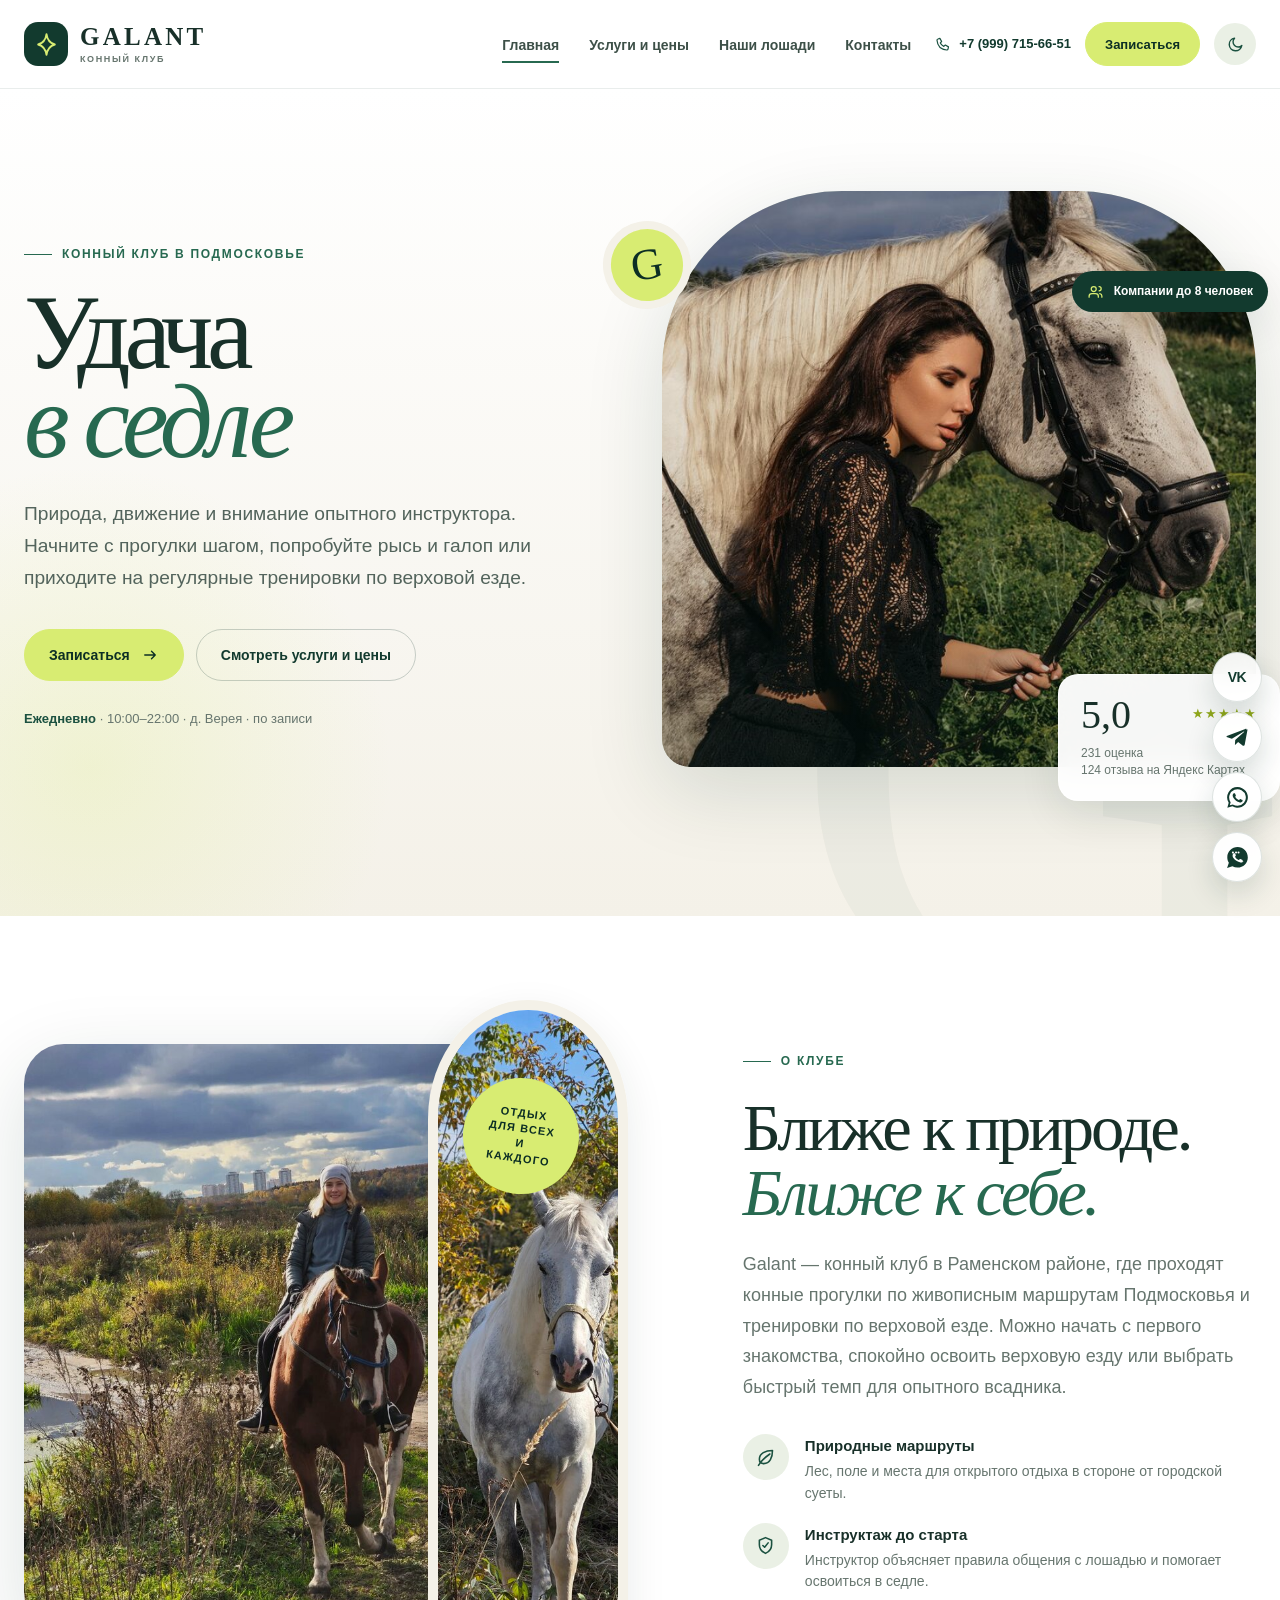
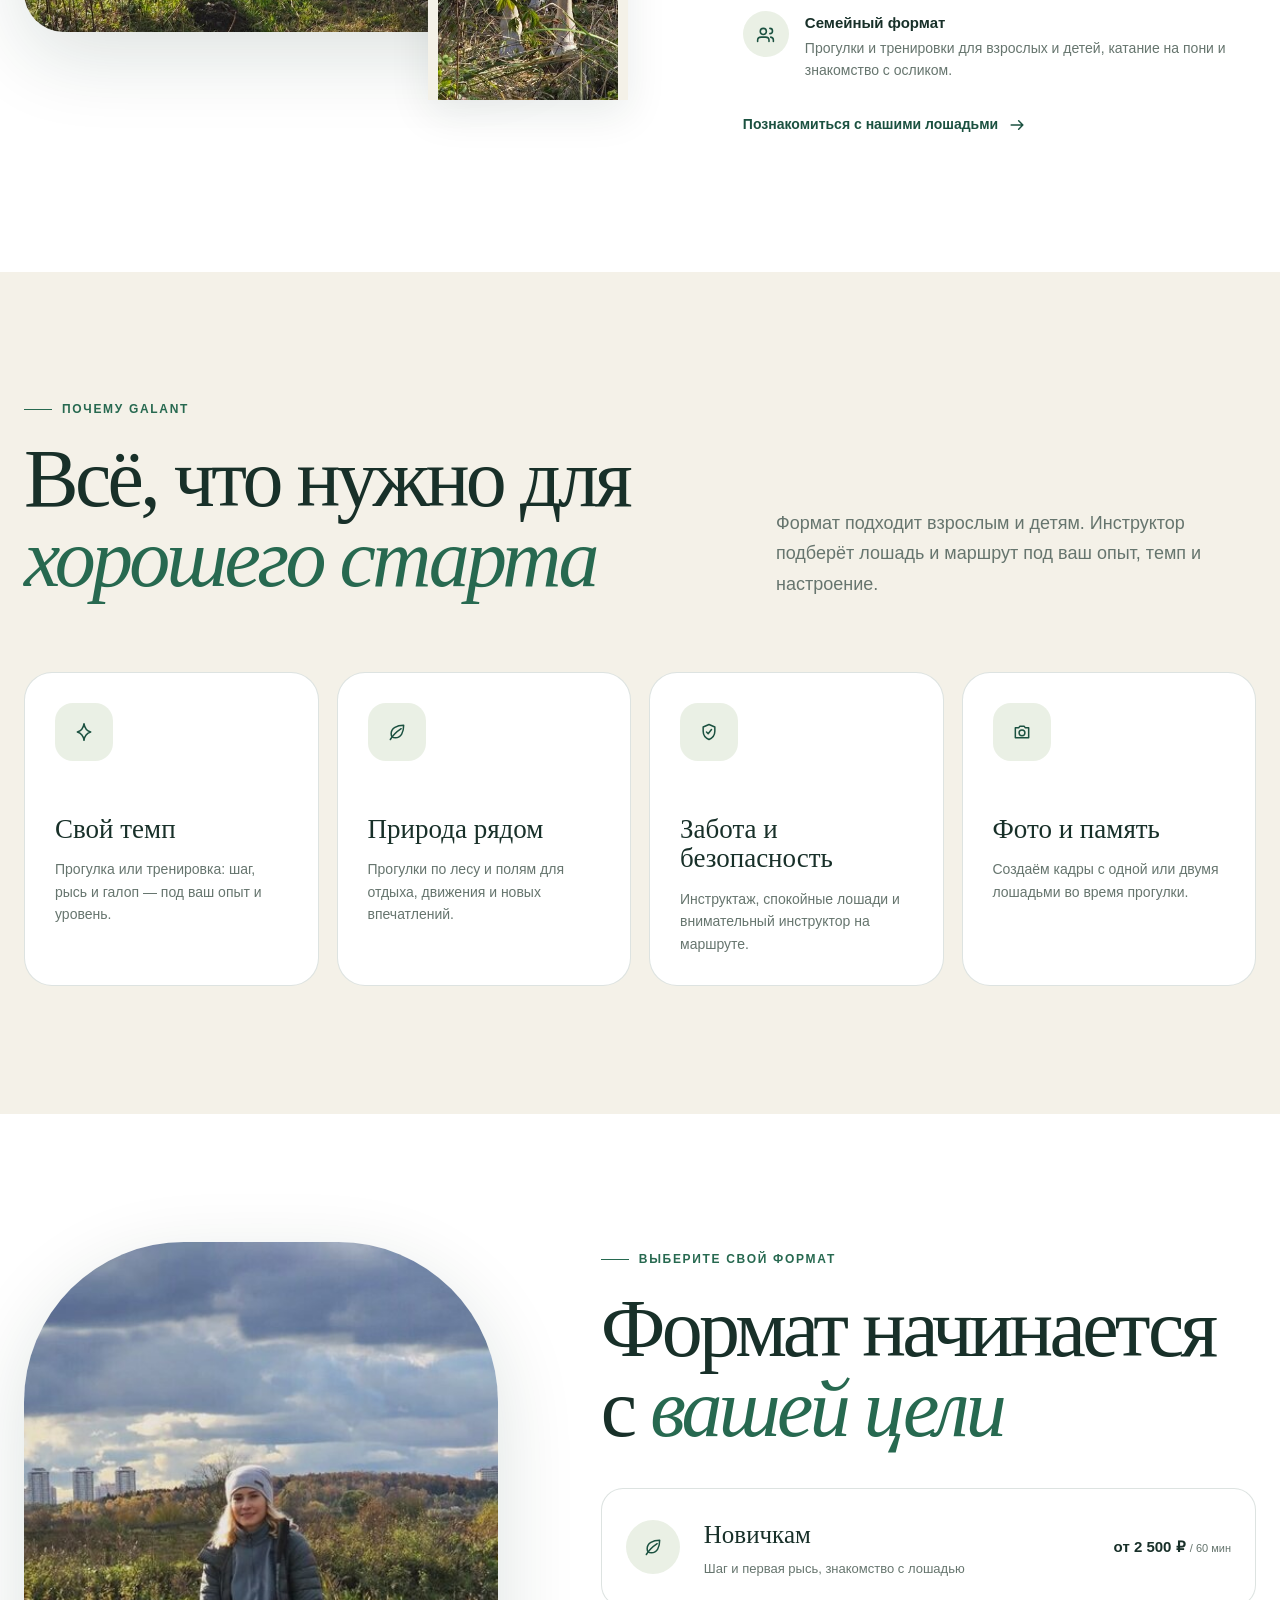
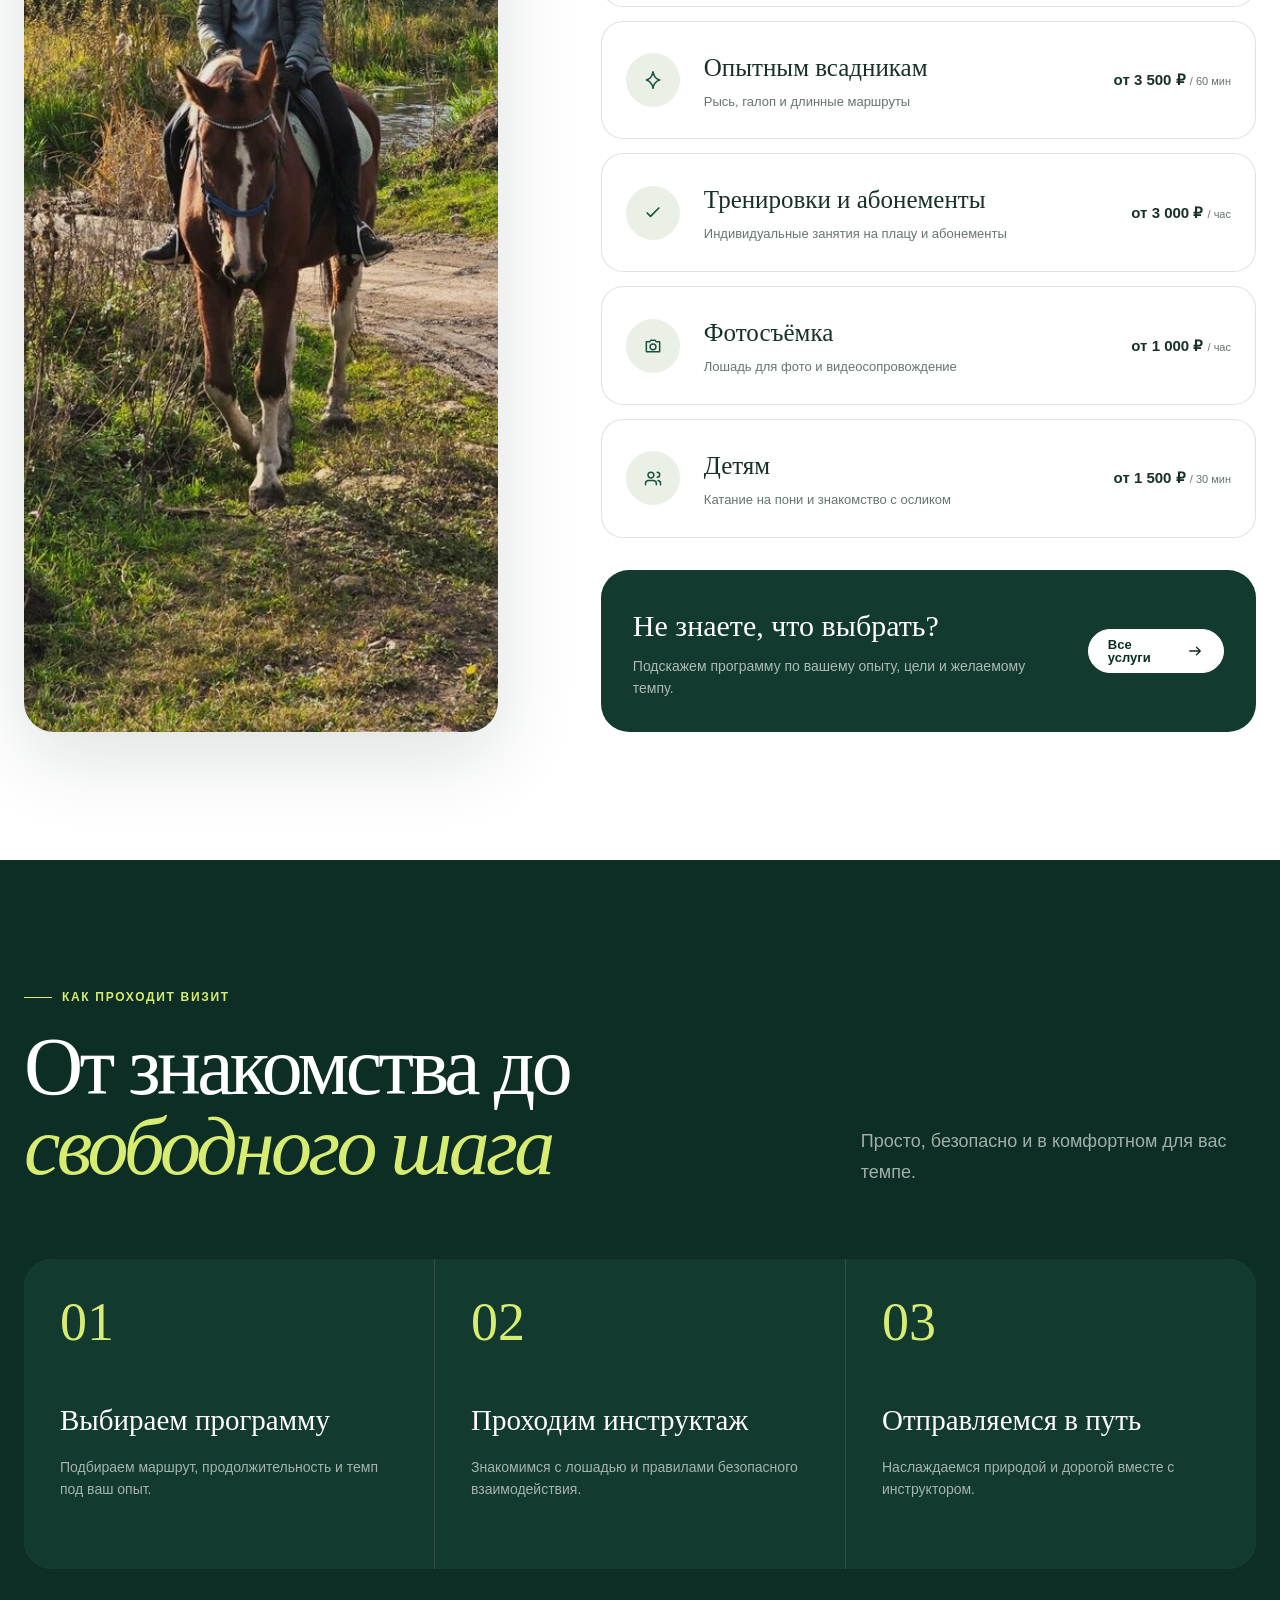
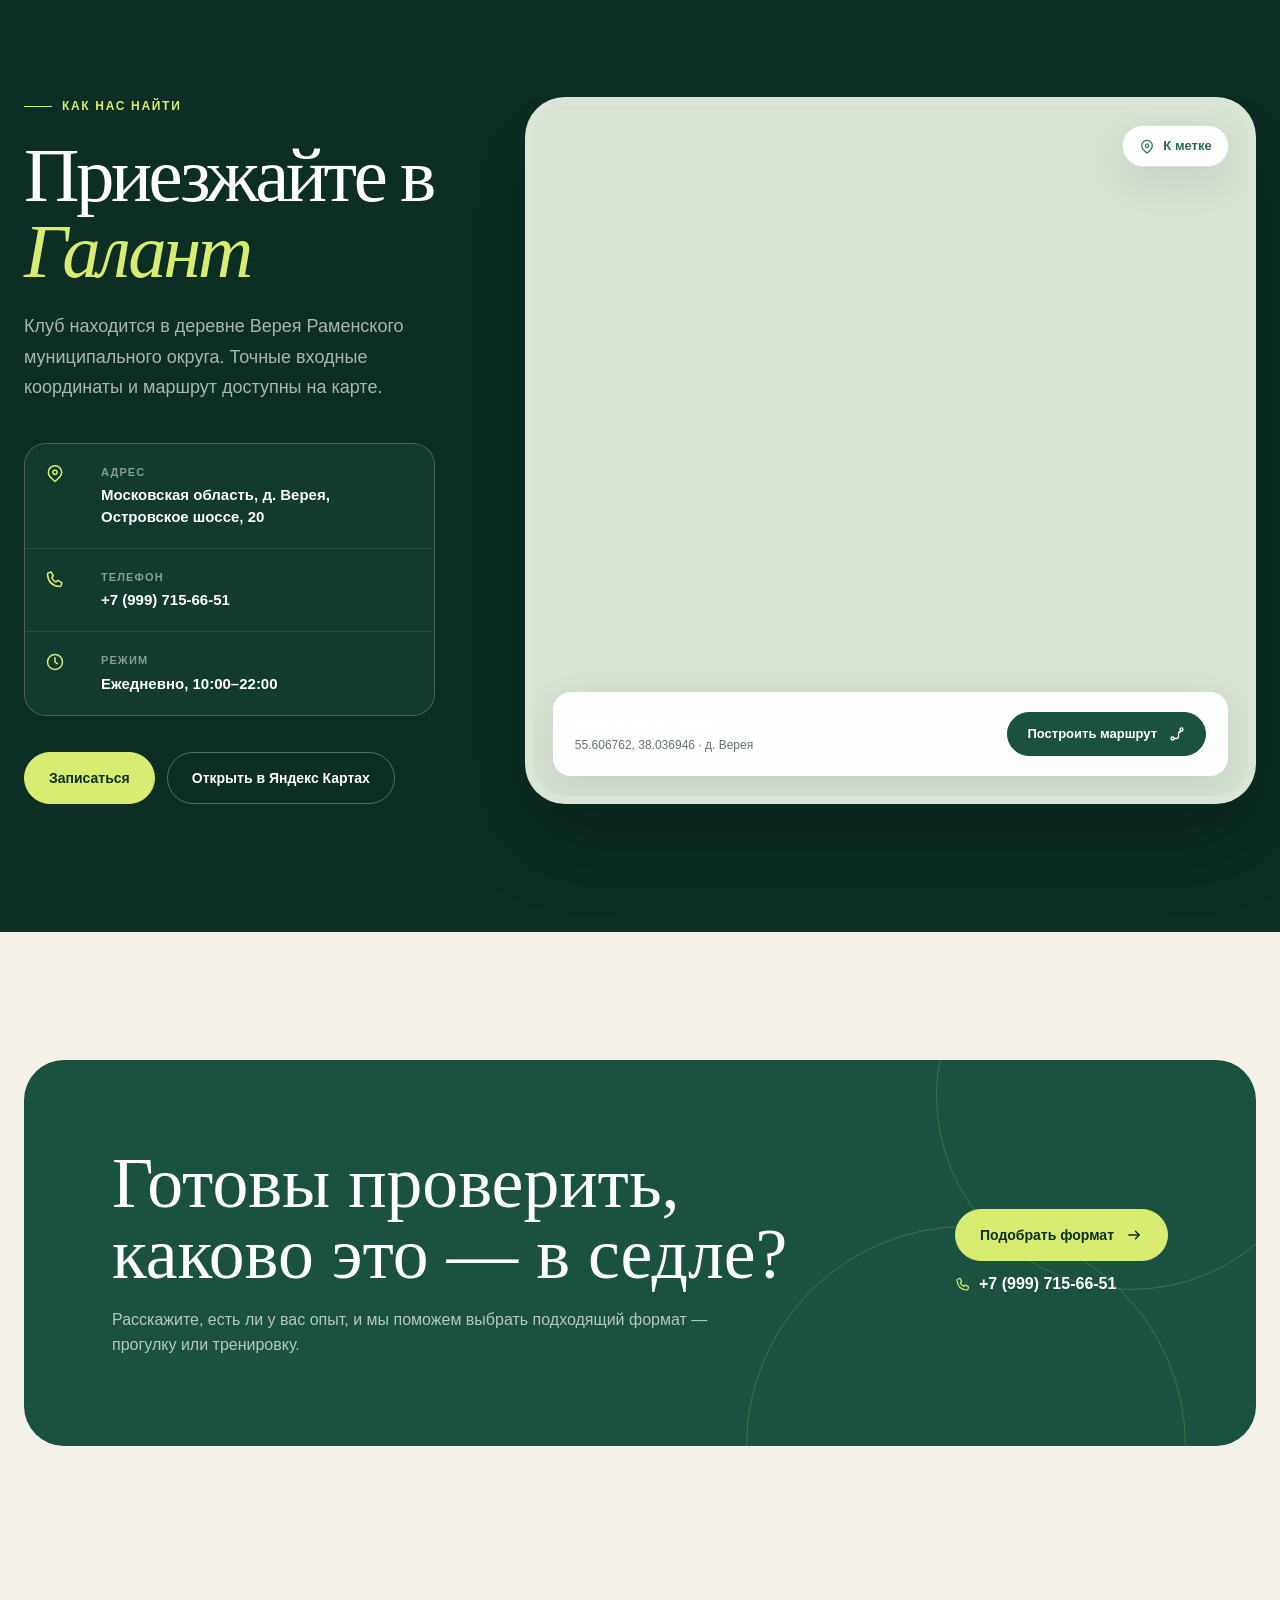
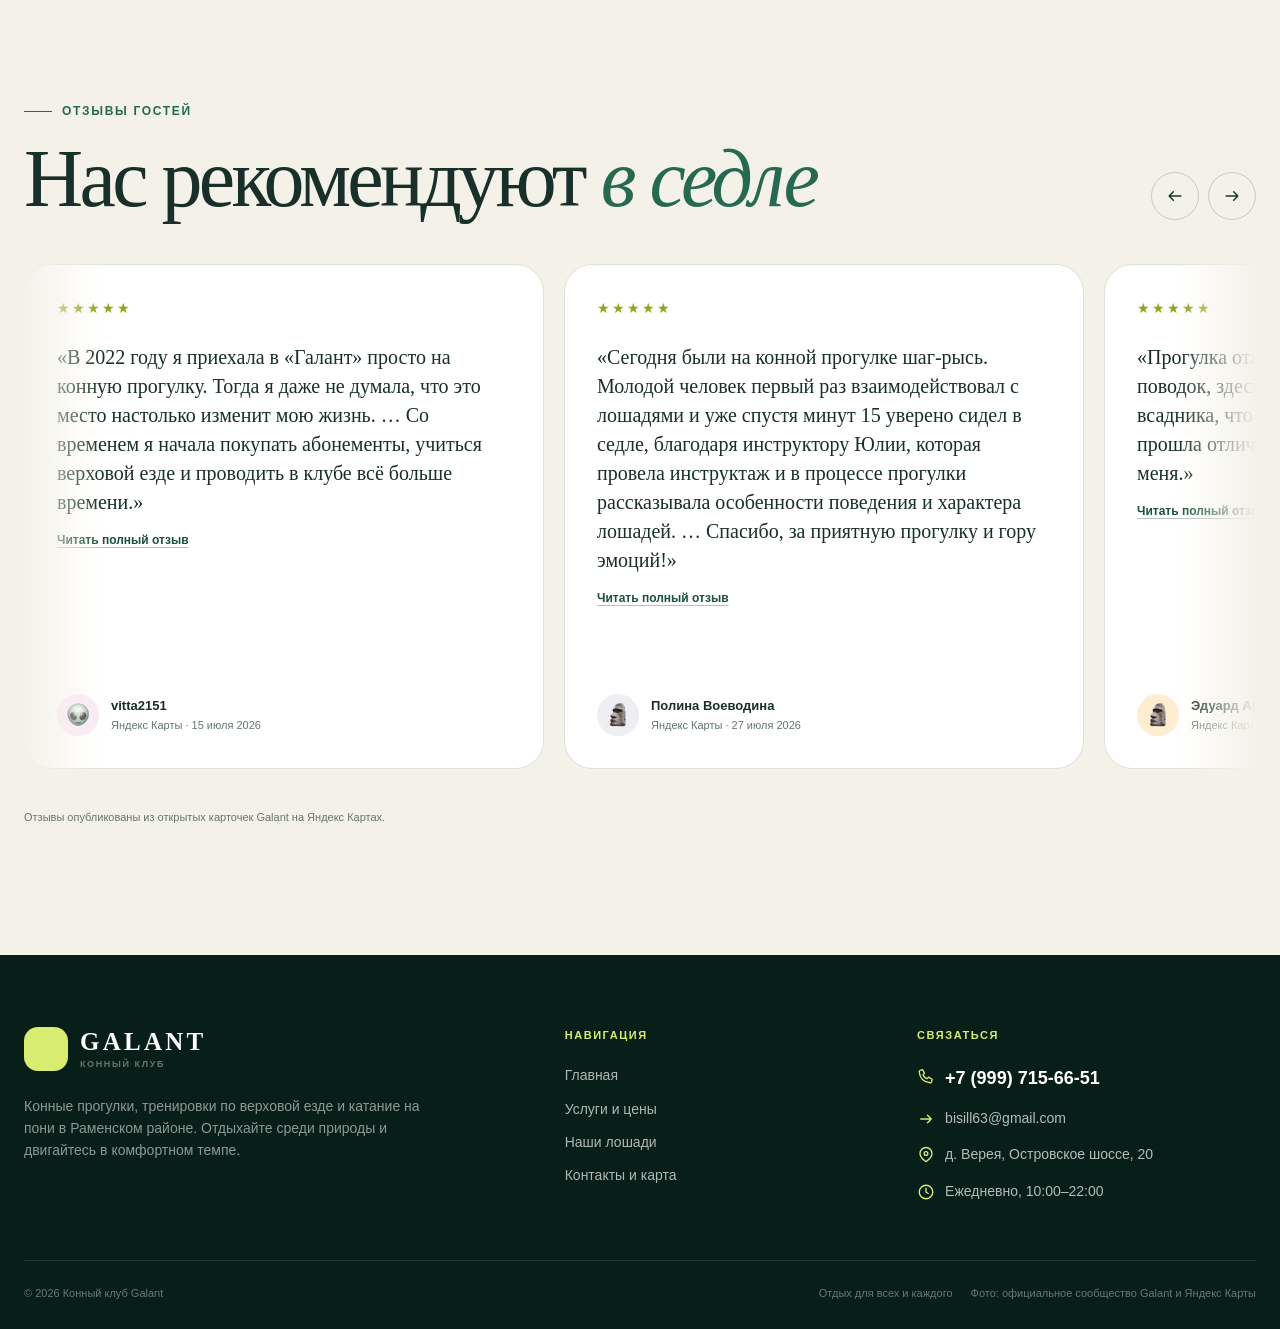
==== commit 07f581af: "Add files via upload" ====
--- a/index.html
+++ b/index.html
@@ -19,12 +19,12 @@
   <title>Конный клуб Galant — удача в седле</title>
   <link rel="icon" href="assets/favicon.svg" type="image/svg+xml">
   <link rel="preload" href="assets/images/galant-02.jpg" as="image" fetchpriority="high">
-  <link rel="stylesheet" href="assets/styles.css?v=20261008h">
-  <script src="assets/script.js?v=20261008h" defer></script>
+  <link rel="stylesheet" href="assets/styles.css?v=20261008k">
+  <script src="assets/script.js?v=20261008k" defer></script>
 </head>
 <body>
 <svg class="icon-sprite" xmlns="http://www.w3.org/2000/svg" style="display:none" aria-hidden="true" focusable="false">
-  <symbol id="icon-vk" viewBox="0 0 24 24"><path fill="currentColor" d="M12.82 17.35h-2.18c-.12 0-.23-.04-.34-.12-.12-.08-.18-.2-.25-.34-.16-.31-.7-1.34-1.59-3.09-1.32-1.76-2.77-3.36-2.8-3.4-.03-.04-.03-.09 0-.13.03-.04.12-.06.25-.06h2.47c.13 0 .24.03.33.1.08.07.13.17.18.29l2.9 3.46 2.42-3.44a.58.58 0 0 1 .4-.21h2.46c.16 0 .26.03.3.09.05.07.05.18 0 .3-.05.12-.4.55-1.03 1.29L16.5 15.1s3.87 3.87 3.87 4.05c0 .1-.04.17-.11.22-.08.04-.2.07-.36.07h-2.2c-.16 0-.29-.03-.4-.08a4.45 4.45 0 0 1-.48-.36Z"/></symbol>
+  <symbol id="icon-vk" viewBox="0 0 24 24"><path fill="currentColor" d="m9.489.004.729-.003h3.564l.73.003.914.01.433.007.418.011.403.014.388.016.374.021.36.025.345.03.333.033c1.74.196 2.933.616 3.833 1.516.9.9 1.32 2.092 1.516 3.833l.034.333.029.346.025.36.02.373.025.588.012.41.013.644.009.915.004.98-.001 3.313-.003.73-.01.914-.007.433-.011.418-.014.403-.016.388-.021.374-.025.36-.03.345-.033.333c-.196 1.74-.616 2.933-1.516 3.833-.9.9-2.092 1.32-3.833 1.516l-.333.034-.346.029-.36.025-.373.02-.588.025-.41.012-.644.013-.915.009-.98.004-3.313-.001-.73-.003-.914-.01-.433-.007-.418-.011-.403-.014-.388-.016-.374-.021-.36-.025-.345-.03-.333-.033c-1.74-.196-2.933-.616-3.833-1.516-.9-.9-1.32-2.092-1.516-3.833l-.034-.333-.029-.346-.025-.36-.02-.373-.025-.588-.012-.41-.013-.644-.009-.915-.004-.98.001-3.313.003-.73.01-.914.007-.433.011-.418.014-.403.016-.388.021-.374.025-.36.03-.345.033-.333c.196-1.74.616-2.933 1.516-3.833.9-.9 2.092-1.32 3.833-1.516l.333-.034.346-.029.36-.025.373-.02.588-.025.41-.012.644-.013.915-.009ZM6.79 7.3H4.05c.13 6.24 3.25 9.99 8.72 9.99h.31v-3.57c2.01.2 3.53 1.67 4.14 3.57h2.84c-.78-2.84-2.83-4.41-4.11-5.01 1.28-.74 3.08-2.54 3.51-4.98h-2.58c-.56 1.98-2.22 3.78-3.8 3.95V7.3H10.5v6.92c-1.6-.4-3.62-2.34-3.71-6.92Z"/></symbol>
   <symbol id="icon-telegram" viewBox="0 0 24 24"><path fill="currentColor" d="M21.7 4.1 18.9 19c-.2 1-.8 1.3-1.7.8l-4.6-3.4-2.2 2.1c-.3.3-.5.5-.9.5l.3-4.7 8.5-7.7c.4-.3-.1-.5-.6-.2L6.6 13.2l-4.4-1.4c-1-.3-1-1 .2-1.4l17.1-6.6c.8-.3 1.5.2 1.2 1.1Z"/></symbol>
   <symbol id="icon-whatsapp" viewBox="0 0 24 24"><path fill="currentColor" d="M12.04 2a9.9 9.9 0 0 0-8.5 15l-1.3 4.8 4.9-1.3A9.9 9.9 0 1 0 12.04 2Zm0 18a8 8 0 0 1-4.1-1.1l-.3-.2-3 .8.8-2.9-.2-.3A8 8 0 1 1 12.04 20Zm4.4-5.8c-.2-.1-1.4-.7-1.6-.8-.2-.1-.4-.1-.5.1l-.7.9c-.1.2-.3.2-.5.1a6.6 6.6 0 0 1-3.3-2.9c-.2-.4.2-.4.6-1.2.1-.1 0-.3 0-.4l-.7-1.7c-.2-.4-.4-.4-.5-.4h-.5c-.2 0-.4.1-.6.3-.2.2-.8.8-.8 1.9 0 1.1.8 2.2.9 2.4.1.1 1.6 2.6 4 3.6 2.4 1 2.4.7 2.9.6.4-.1 1.4-.6 1.6-1.1.2-.6.2-1 .1-1.1-.1-.1-.2-.2-.4-.3Z"/></symbol>
   <symbol id="icon-viber" viewBox="0 0 24 24"><path fill="currentColor" d="M12.1 2C6.6 2 2.2 6.3 2.2 11.7c0 1.9.5 3.7 1.5 5.3L2 22l5.1-1.7a9.8 9.8 0 0 0 4.9 1.3h.1c5.4 0 9.8-4.3 9.8-9.7S17.5 2 12.1 2Zm5.6 13.5c-.2.6-1.3 1.2-1.8 1.2-.5.1-1 .1-1.6-.1-.4-.1-.9-.3-1.5-.5-2.7-.9-4.4-3.2-4.5-3.4-.1-.1-1-1.3-1-2.5 0-1.2.6-1.8.8-2.1.2-.2.5-.3.6-.3h.5c.2 0 .4 0 .5.4l.7 1.7c.1.2 0 .4-.1.5l-.4.5c-.1.1-.3.3-.1.6.1.3.6 1.1 1.3 1.7.9.8 1.6 1 1.9 1.2.2.1.4.1.5-.1l.7-.8c.2-.2.3-.2.6-.1l1.6.8c.2.1.4.2.5.3.1.2.1.6-.1 1.1Z"/><circle cx="7.6" cy="7.2" r="1" fill="#fff"/><circle cx="10.6" cy="7.2" r="1" fill="#fff"/><circle cx="13" cy="7.2" r="1" fill="#fff"/></symbol>
@@ -96,7 +96,7 @@
             <button class="button button-accent" type="button" data-booking="Прогулка или тренировка">Записаться<svg class="icon" aria-hidden="true"><use href="#icon-arrow"></use></svg></button>
             <a class="button button-outline" href="services.html">Смотреть услуги и цены</a>
           </div>
-          <div class="hero-note"><span><strong>Ежедневно</strong> · 10:00–22:00 · по записи</span></div>
+          <div class="hero-note"><span><strong>Ежедневно</strong> · 10:00–22:00 · д. Верея · по записи</span></div>
         </div>
         <div class="hero-media">
           <div class="hero-image-frame">
@@ -400,7 +400,7 @@
 
   <dialog class="booking-modal" id="booking" aria-labelledby="booking-title">
     <div class="modal-header">
-      <div><h2 id="booking-title">Запись в клуб Galant</h2><p>Заполните форму — сообщение откроется в WhatsApp.</p></div>
+      <div><h2 id="booking-title">Запись в клуб Galant</h2><p>Заполните форму — заявка откроется в выбранном мессенджере.</p></div>
       <button class="modal-close" type="button" data-booking-close aria-label="Закрыть форму"><svg class="icon" aria-hidden="true"><use href="#icon-close"></use></svg></button>
     </div>
     <form class="booking-form" data-booking-form>
@@ -413,6 +413,8 @@
         <div class="form-field form-field-full"><label for="booking-comment">Опыт и желаемый темп</label><textarea id="booking-comment" name="comment" rows="3" placeholder="Например: я новичок, хочу спокойный темп" required></textarea></div>
       </div>
       <label class="form-consent"><input name="consent" type="checkbox" required><span>Я согласен(на) на обработку контактных данных для связи по записи.</span></label>
+      <fieldset class="booking-channel-field"><legend>Куда отправить заявку</legend><div class="booking-channels" role="radiogroup" aria-label="Канал отправки"><button class="channel-btn is-active" type="button" data-booking-channel="whatsapp" aria-pressed="true"><svg class="icon" aria-hidden="true"><use href="#icon-whatsapp"></use></svg><span>WhatsApp</span></button><button class="channel-btn" type="button" data-booking-channel="telegram" aria-pressed="false"><svg class="icon" aria-hidden="true"><use href="#icon-telegram"></use></svg><span>Telegram</span></button><button class="channel-btn" type="button" data-booking-channel="vk" aria-pressed="false"><svg class="icon" aria-hidden="true"><use href="#icon-vk"></use></svg><span>ВКонтакте</span></button><button class="channel-btn" type="button" data-booking-channel="sms" aria-pressed="false"><svg class="icon" aria-hidden="true"><use href="#icon-phone"></use></svg><span>SMS</span></button></div></fieldset>
+      <div class="booking-copy" hidden><label for="booking-message">Текст заявки</label><textarea id="booking-message" rows="5" readonly></textarea><button class="button button-outline button-small" type="button" data-booking-copy>Скопировать<svg class="icon" aria-hidden="true"><use href="#icon-check"></use></svg></button></div>
       <p class="form-status" data-form-status aria-live="polite"></p>
       <div class="modal-actions">
         <a class="modal-phone" href="tel:+79997156651"><svg class="icon" aria-hidden="true"><use href="#icon-phone"></use></svg><span>Лучше по телефону</span></a>
--- a/assets/styles.css
+++ b/assets/styles.css
@@ -2305,6 +2305,96 @@
   accent-color: var(--green-700);
 }
 
+.booking-channel-field {
+  border: 0;
+  margin: 0;
+  padding: 0;
+}
+
+.booking-channel-field legend {
+  color: var(--green-900);
+  font-size: 12px;
+  font-weight: 800;
+  letter-spacing: 0.04em;
+  margin-bottom: 10px;
+}
+
+.booking-channels {
+  display: grid;
+  grid-template-columns: repeat(4, 1fr);
+  gap: 8px;
+}
+
+.channel-btn {
+  display: inline-flex;
+  align-items: center;
+  justify-content: center;
+  gap: 8px;
+  min-height: 48px;
+  padding: 8px 10px;
+  color: var(--green-800);
+  background: #fafbf8;
+  border: 1px solid rgba(18, 58, 46, 0.17);
+  border-radius: 13px;
+  font-size: 13px;
+  font-weight: 700;
+  cursor: pointer;
+  transition: color 180ms ease, background-color 180ms ease, border-color 180ms ease;
+}
+
+.channel-btn .icon {
+  width: 20px;
+  height: 20px;
+}
+
+.channel-btn:hover {
+  border-color: var(--green-700);
+}
+
+.channel-btn.is-active {
+  color: #fff;
+  background: var(--green-700);
+  border-color: var(--green-700);
+}
+
+.booking-copy {
+  display: grid;
+  gap: 10px;
+  margin-top: -6px;
+  padding: 16px;
+  background: var(--sage-100);
+  border: 1px dashed rgba(18, 58, 46, 0.25);
+  border-radius: 13px;
+}
+
+.booking-copy[hidden] {
+  display: none;
+}
+
+.booking-copy label {
+  color: var(--green-900);
+  font-size: 12px;
+  font-weight: 800;
+  letter-spacing: 0.04em;
+}
+
+.booking-copy textarea {
+  width: 100%;
+  min-height: 110px;
+  padding: 13px 15px;
+  color: var(--ink);
+  background: var(--surface);
+  border: 1px solid rgba(18, 58, 46, 0.17);
+  border-radius: 13px;
+  font-size: 13px;
+  line-height: 1.5;
+  resize: none;
+}
+
+.booking-copy .button {
+  justify-self: start;
+}
+
 .modal-actions {
   display: flex;
   align-items: center;
@@ -2772,6 +2862,10 @@
 
   .modal-actions .button {
     width: 100%;
+  }
+
+  .booking-channels {
+    grid-template-columns: 1fr 1fr;
   }
 }
 
@@ -3145,6 +3239,41 @@
   color: var(--sage-300);
 }
 
+:root[data-theme="dark"] .booking-channel-field legend {
+  color: var(--sage-300);
+}
+
+:root[data-theme="dark"] .channel-btn {
+  color: var(--sage-300);
+  background: #101d16;
+  border-color: var(--line);
+}
+
+:root[data-theme="dark"] .channel-btn:hover {
+  border-color: var(--sage-300);
+}
+
+:root[data-theme="dark"] .channel-btn.is-active {
+  color: #fff;
+  background: var(--green-700);
+  border-color: var(--green-700);
+}
+
+:root[data-theme="dark"] .booking-copy {
+  background: #101d16;
+  border-color: var(--line);
+}
+
+:root[data-theme="dark"] .booking-copy label {
+  color: var(--sage-300);
+}
+
+:root[data-theme="dark"] .booking-copy textarea {
+  color: var(--ink);
+  background: rgba(21, 37, 29, 0.6);
+  border-color: var(--line);
+}
+
 @media (prefers-reduced-motion: reduce) {
   html {
     scroll-behavior: auto;
